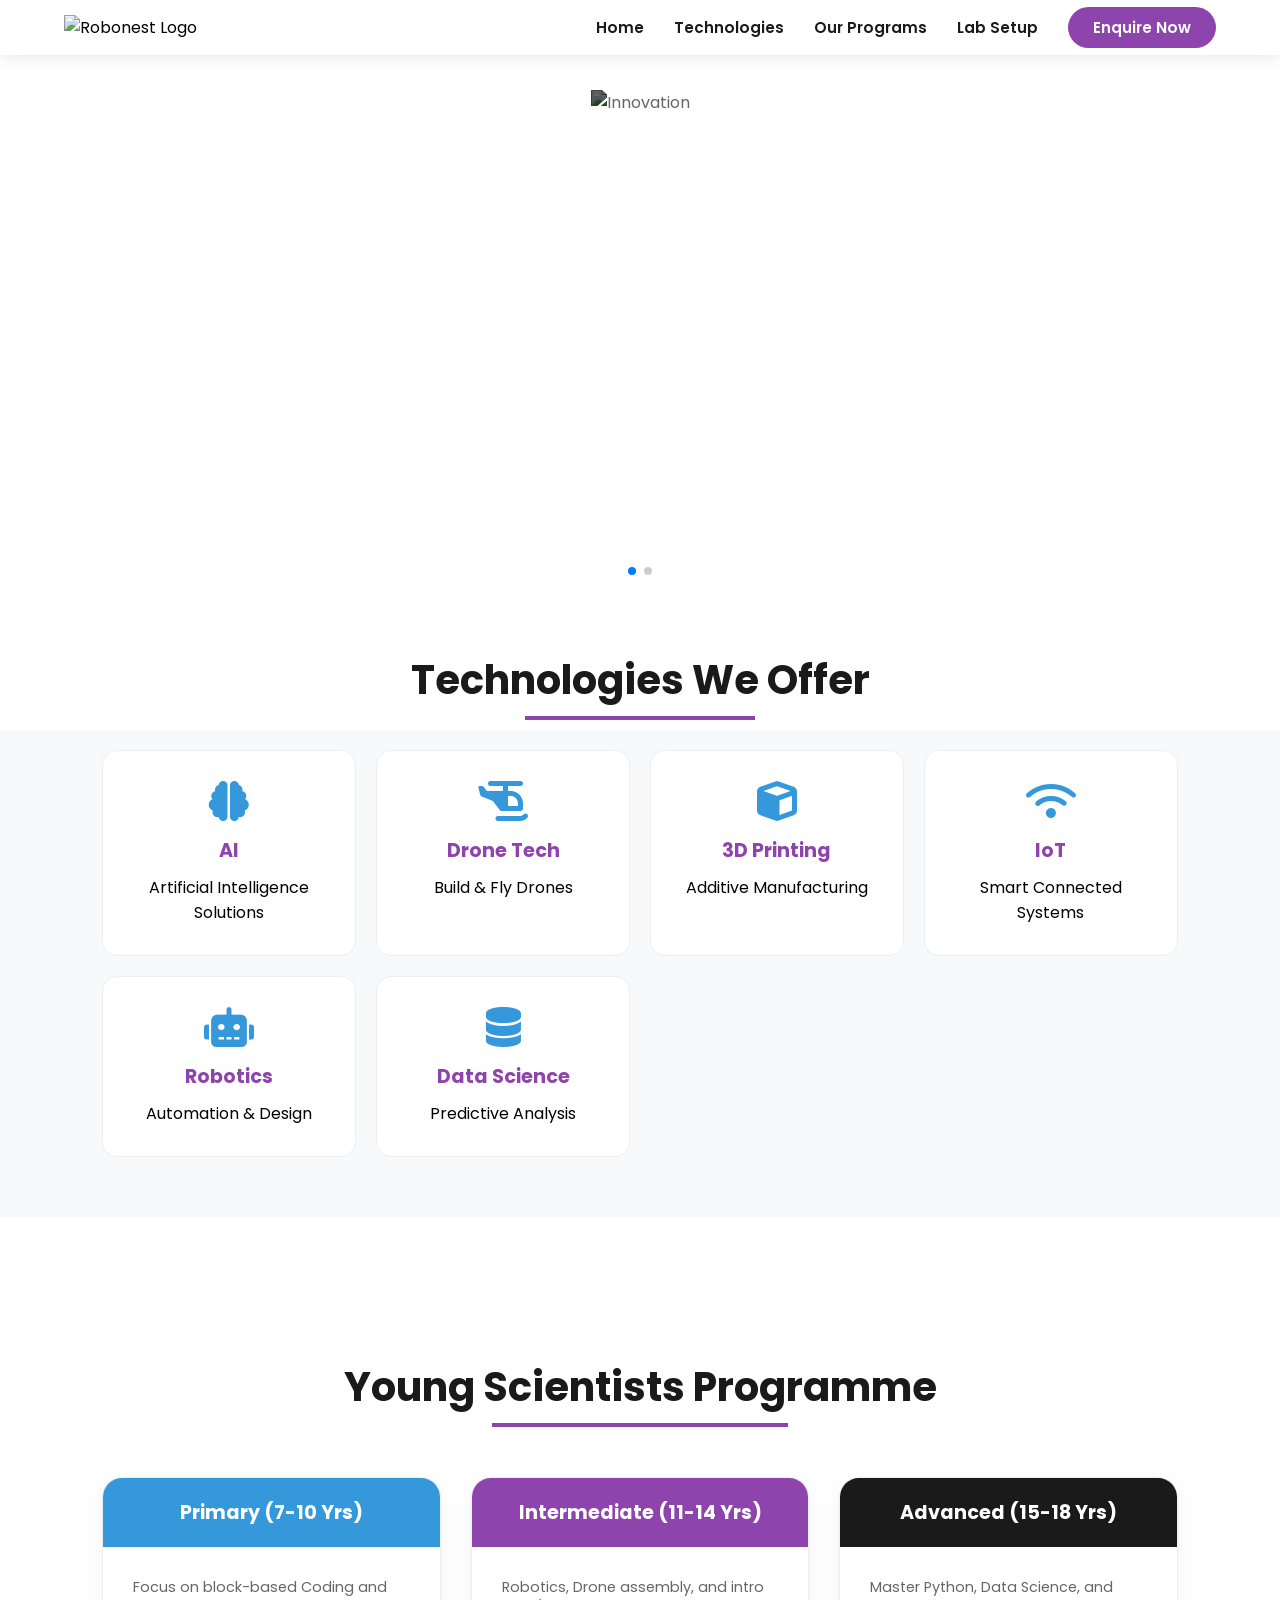
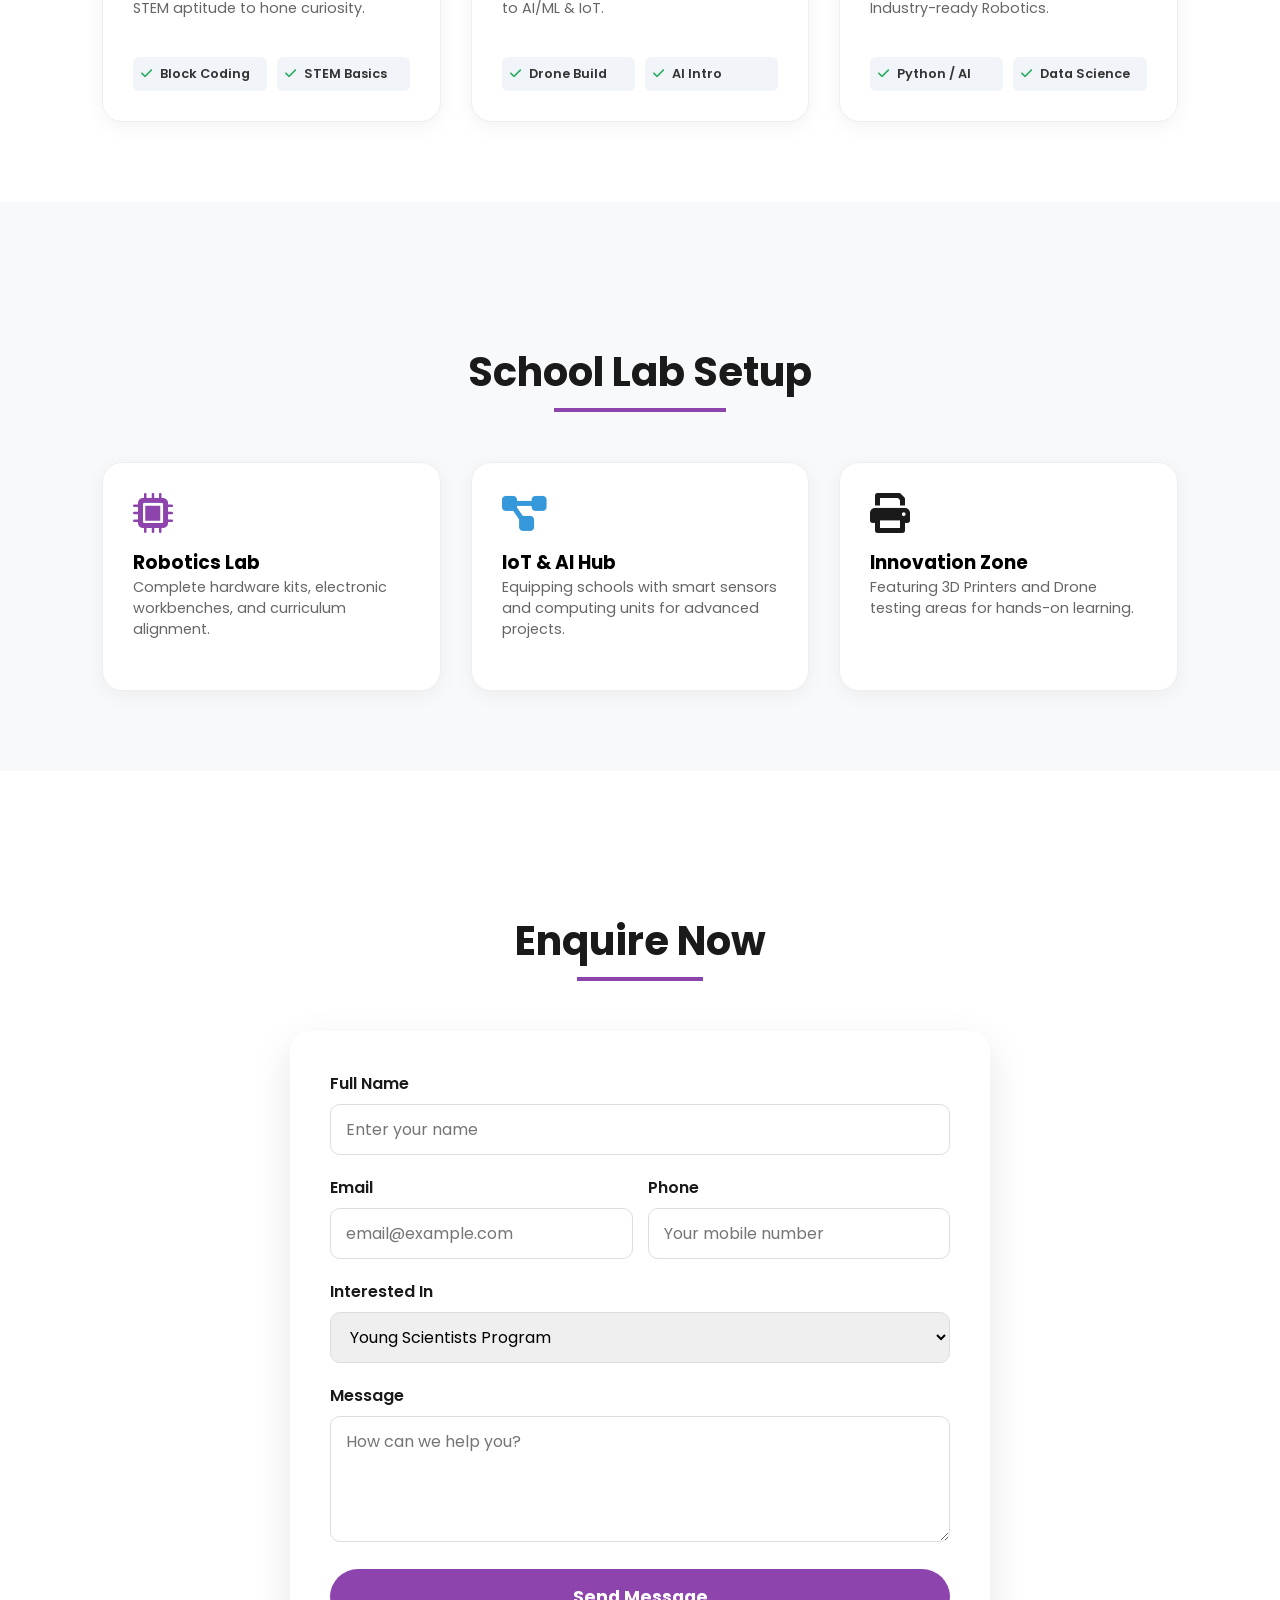
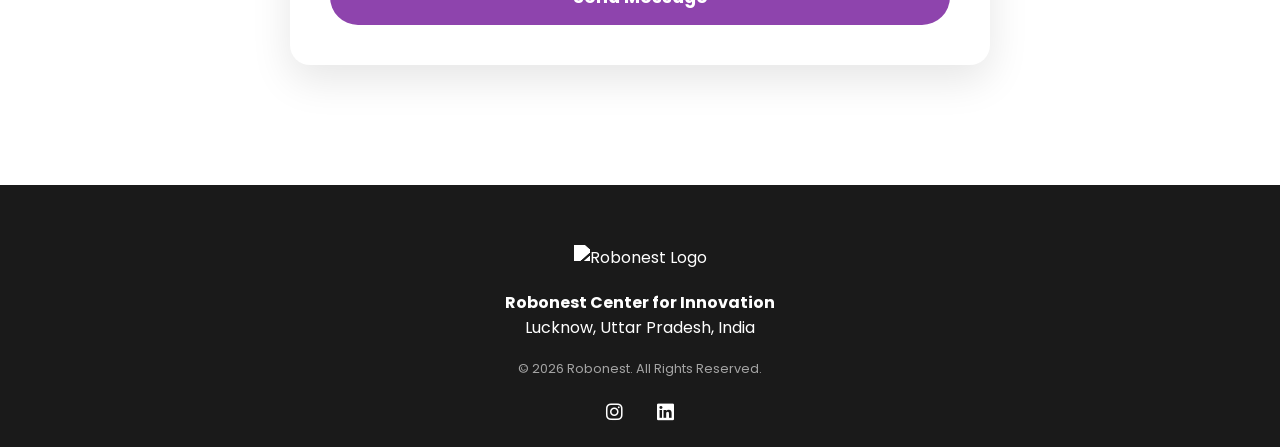
==== index.html @ ead357cd "Add files via upload" ====
<!DOCTYPE html>
<html lang="en">
<head>
    <meta charset="UTF-8">
    <meta name="viewport" content="width=device-width, initial-scale=1.0">
    <title>Robonest Center for Innovation | Lucknow</title>
    <link href="https://fonts.googleapis.com/css2?family=Poppins:wght@300;400;600;700&display=swap" rel="stylesheet">
    <link rel="stylesheet" href="https://cdnjs.cloudflare.com/ajax/libs/font-awesome/6.0.0/css/all.min.css">
    <link rel="stylesheet" href="https://cdn.jsdelivr.net/npm/swiper@11/swiper-bundle.min.css" />
    
    <style>
        :root {
            --primary: #8e44ad;
            --secondary: #3498db;
            --dark: #1a1a1a;
            --light: #f8f9fa;
            --white: #ffffff;
            --success: #27ae60;
        }

        * { margin: 0; padding: 0; box-sizing: border-box; font-family: 'Poppins', sans-serif; }
        html { scroll-behavior: smooth; }

        /* --- NAVIGATION --- */
        header {
            display: flex; justify-content: space-between; align-items: center;
            padding: 15px 5%; background: var(--white); position: fixed;
            width: 100%; top: 0; z-index: 2000; box-shadow: 0 2px 15px rgba(0,0,0,0.1);
        }
        .logo img { height: 50px;}
        .nav-links { display: flex; list-style: none; gap: 30px; align-items: center; }
        .nav-links a { text-decoration: none; color: var(--dark); font-weight: 600; transition: 0.3s; font-size: 0.95rem; }
        .nav-links a:hover { color: var(--primary); }
        .btn-enquire { background: var(--primary); color: white !important; padding: 10px 25px; border-radius: 50px; }

        /* --- HERO SLIDER --- */
        .hero-slider { margin-top: 90px; height: 500px; width: 100%; }
        .swiper { width: 100%; height: 100%; }
        .swiper-slide { position: relative; text-align: center; color: white; }
        .swiper-slide img { width: 100%; height: 100%; object-fit: cover; filter: brightness(0.4); }
        .hero-text { position: absolute; top: 50%; left: 50%; transform: translate(-50%, -50%); width: 80%; }
        .hero-text h1 { font-size: 3rem; margin-bottom: 10px; text-transform: uppercase; }

        /* --- SECTION TITLES --- */
        .section-header { text-align: center; padding: 60px 5% 20px; }
        .section-header h2 { font-size: 2.5rem; color: var(--dark); position: relative; display: inline-block; }
        .section-header h2::after { content: ''; width: 50%; height: 4px; background: var(--primary); position: absolute; bottom: -10px; left: 25%; }

        /* --- TECHNOLOGY GRID --- */
        .tech-grid { display: grid; grid-template-columns: repeat(auto-fit, minmax(250px, 1fr)); gap: 20px; padding: 20px 8% 60px; background: var(--light); }
        .tech-card { background: white; padding: 30px; border-radius: 15px; text-align: center; transition: 0.4s; border: 1px solid #eee; }
        .tech-card:hover { transform: translateY(-10px); box-shadow: 0 10px 25px rgba(0,0,0,0.1); border-color: var(--primary); }
        .tech-card i { font-size: 40px; color: var(--secondary); margin-bottom: 15px; }
        .tech-card h3 { font-size: 1.2rem; margin-bottom: 10px; color: var(--primary); }

        /* --- PROGRAMS & LAB CARDS --- */
        .age-container { display: grid; grid-template-columns: repeat(auto-fit, minmax(300px, 1fr)); gap: 30px; margin-top: 40px; padding: 0 8%; }
        .age-card { border-radius: 20px; overflow: hidden; box-shadow: 0 5px 20px rgba(0,0,0,0.05); border: 1px solid #eee; transition: 0.3s; background: white; }
        .age-card:hover { transform: translateY(-5px); }
        .age-header { padding: 20px; text-align: center; color: white; font-weight: bold; font-size: 1.2rem; }
        .primary-bg { background: var(--secondary); }
        .inter-bg { background: var(--primary); }
        .adv-bg { background: var(--dark); }
        
        .age-body { padding: 30px; }
        .age-body p { font-size: 0.9rem; color: #666; margin-bottom: 20px; min-height: 60px; }
        .skill-list { display: grid; grid-template-columns: 1fr 1fr; gap: 10px; list-style: none; }
        .skill-list li { background: #f1f5f9; padding: 8px; border-radius: 6px; font-size: 0.8rem; font-weight: 600; color: #333; }
        .skill-list li i { color: var(--success); margin-right: 5px; }

        /* --- FORM STYLES --- */
        .contact-container { max-width: 700px; margin: 40px auto; background: #fff; padding: 40px; border-radius: 20px; box-shadow: 0 15px 40px rgba(0,0,0,0.1); }
        .form-group { margin-bottom: 20px; }
        .form-group label { display: block; margin-bottom: 8px; font-weight: 600; color: var(--dark); }
        .form-control { width: 100%; padding: 12px 15px; border: 1.5px solid #ddd; border-radius: 10px; font-size: 1rem; transition: 0.3s; }
        .form-control:focus { border-color: var(--primary); outline: none; box-shadow: 0 0 8px rgba(142, 68, 173, 0.2); }
        .btn-submit { width: 100%; background: var(--primary); color: white; border: none; padding: 15px; border-radius: 50px; font-weight: bold; cursor: pointer; font-size: 1.1rem; transition: 0.3s; }
        .btn-submit:hover { background: #732d91; transform: scale(1.02); }
        #form-status { display: none; text-align: center; margin-top: 20px; padding: 15px; border-radius: 10px; font-weight: 600; }

        /* --- FOOTER --- */
        footer { background: var(--dark); color: white; padding: 60px 8% 20px; text-align: center; }
        .footer-logo img { height: 80px; filter: brightness(0) invert(1); margin-bottom: 20px; }

        @media (max-width: 768px) {
            .hero-text h1 { font-size: 1.8rem; }
            .nav-links { display: none; }
            .age-container { grid-template-columns: 1fr; }
        }
    </style>
</head>
<body>

    <header>
        <div class="logo">
            <img src="logonew.png" alt="Robonest Logo">
        </div>
        <ul class="nav-links">
            <li><a href="#">Home</a></li>
            <li><a href="#tech-section">Technologies</a></li>
            <li><a href="#our-programs">Our Programs</a></li>
            <li><a href="#lab-setup">Lab Setup</a></li>
            <li><a href="#contact" class="btn-enquire">Enquire Now</a></li>
        </ul>
    </header>

    <div class="hero-slider">
        <div class="swiper mySwiper">
            <div class="swiper-wrapper">
                <div class="swiper-slide">
                    <img src="https://images.unsplash.com/photo-1581091226825-a6a2a5aee158?auto=format&fit=crop&w=1470" alt="Innovation">
                    <div class="hero-text">
                        <h1>Robonest Center for Innovation</h1>
                        <p>Lucknow's Premier Hub for Robotics & AI</p>
                    </div>
                </div>
                <div class="swiper-slide">
                    <img src="https://images.unsplash.com/photo-1518770660439-4636190af475?auto=format&fit=crop&w=1470" alt="Technology">
                    <div class="hero-text">
                        <h1>Shaping Tomorrow's Innovators</h1>
                        <p>Empowering Schools with Advanced Tech Labs</p>
                    </div>
                </div>
            </div>
            <div class="swiper-pagination"></div>
        </div>
    </div>

    <div class="section-header" id="tech-section">
        <h2>Technologies We Offer</h2>
    </div>
    <div class="tech-grid">
        <div class="tech-card"><i class="fas fa-brain"></i><h3>AI</h3><p>Artificial Intelligence Solutions</p></div>
        <div class="tech-card"><i class="fas fa-helicopter"></i><h3>Drone Tech</h3><p>Build & Fly Drones</p></div>
        <div class="tech-card"><i class="fas fa-cube"></i><h3>3D Printing</h3><p>Additive Manufacturing</p></div>
        <div class="tech-card"><i class="fas fa-wifi"></i><h3>IoT</h3><p>Smart Connected Systems</p></div>
        <div class="tech-card"><i class="fas fa-robot"></i><h3>Robotics</h3><p>Automation & Design</p></div>
        <div class="tech-card"><i class="fas fa-database"></i><h3>Data Science</h3><p>Predictive Analysis</p></div>
    </div>

    <section id="our-programs" style="padding: 80px 0;">
        <div class="section-header">
            <h2>Young Scientists Programme</h2>
        </div>
        <div class="age-container">
            <div class="age-card">
                <div class="age-header primary-bg">Primary (7-10 Yrs)</div>
                <div class="age-body">
                    <p>Focus on block-based Coding and STEM aptitude to hone curiosity.</p>
                    <ul class="skill-list">
                        <li><i class="fas fa-check"></i> Block Coding</li>
                        <li><i class="fas fa-check"></i> STEM Basics</li>
                    </ul>
                </div>
            </div>
            <div class="age-card">
                <div class="age-header inter-bg">Intermediate (11-14 Yrs)</div>
                <div class="age-body">
                    <p>Robotics, Drone assembly, and intro to AI/ML & IoT.</p>
                    <ul class="skill-list">
                        <li><i class="fas fa-check"></i> Drone Build</li>
                        <li><i class="fas fa-check"></i> AI Intro</li>
                    </ul>
                </div>
            </div>
            <div class="age-card">
                <div class="age-header adv-bg">Advanced (15-18 Yrs)</div>
                <div class="age-body">
                    <p>Master Python, Data Science, and Industry-ready Robotics.</p>
                    <ul class="skill-list">
                        <li><i class="fas fa-check"></i> Python / AI</li>
                        <li><i class="fas fa-check"></i> Data Science</li>
                    </ul>
                </div>
            </div>
        </div>
    </section>

    <section id="lab-setup" style="padding: 80px 0; background: var(--light);">
        <div class="section-header">
            <h2>School Lab Setup</h2>
        </div>
        <div class="age-container">
            <div class="age-card">
                <div class="age-body">
                    <i class="fas fa-microchip" style="font-size: 2.5rem; color: var(--primary); margin-bottom: 15px;"></i>
                    <h3>Robotics Lab</h3>
                    <p>Complete hardware kits, electronic workbenches, and curriculum alignment.</p>
                </div>
            </div>
            <div class="age-card">
                <div class="age-body">
                    <i class="fas fa-project-diagram" style="font-size: 2.5rem; color: var(--secondary); margin-bottom: 15px;"></i>
                    <h3>IoT & AI Hub</h3>
                    <p>Equipping schools with smart sensors and computing units for advanced projects.</p>
                </div>
            </div>
            <div class="age-card">
                <div class="age-body">
                    <i class="fas fa-print" style="font-size: 2.5rem; color: var(--dark); margin-bottom: 15px;"></i>
                    <h3>Innovation Zone</h3>
                    <p>Featuring 3D Printers and Drone testing areas for hands-on learning.</p>
                </div>
            </div>
        </div>
    </section>

    <section id="contact" style="padding: 80px 5%;">
        <div class="section-header">
            <h2>Enquire Now</h2>
        </div>
        
        <div class="contact-container">
            <form id="enquiryForm" action="https://formspree.io/f/xpqozadp" method="POST">
                <div class="form-group">
                    <label>Full Name</label>
                    <input type="text" name="name" class="form-control" placeholder="Enter your name" required>
                </div>
                
                <div style="display: grid; grid-template-columns: 1fr 1fr; gap: 15px;">
                    <div class="form-group">
                        <label>Email</label>
                        <input type="email" name="email" class="form-control" placeholder="email@example.com" required>
                    </div>
                    <div class="form-group">
                        <label>Phone</label>
                        <input type="tel" name="phone" class="form-control" placeholder="Your mobile number" required>
                    </div>
                </div>

                <div class="form-group">
                    <label>Interested In</label>
                    <select name="service" class="form-control">
                        <option value="Young Scientists Program">Young Scientists Program</option>
                        <option value="School Lab Setup">School Lab Setup</option>
                        <option value="Professional Training">Professional Training</option>
                    </select>
                </div>

                <div class="form-group">
                    <label>Message</label>
                    <textarea name="message" class="form-control" rows="4" placeholder="How can we help you?"></textarea>
                </div>

                <button type="submit" id="submitBtn" class="btn-submit">Send Message</button>
            </form>
            <div id="form-status"></div>
        </div>
    </section>

    <footer>
        <div class="footer-logo">
            <img src="Gemini_Generated_Image_2c1m5x2c1m5x2c1m-removebg-preview.png" alt="Robonest Logo">
        </div>
        <p><strong>Robonest Center for Innovation</strong></p>
        <p>Lucknow, Uttar Pradesh, India</p>
        <p style="margin-top: 20px; opacity: 0.6; font-size: 0.8rem;">&copy; 2026 Robonest. All Rights Reserved.</p>
<div style="margin-top: 20px;">
                    <a href="https://www.instagram.com/robonestcenterforinnovation?igsh=MWNxYWE0dTdwcjNkag==" style="color: white; margin: 0 15px; font-size: 1.2rem;"><i class="fab fa-instagram"></i></a>
            <a href="#" style="color: white; margin: 0 15px; font-size: 1.2rem;"><i class="fab fa-linkedin"></i></a>
        </div>

    </footer>

    <script src="https://cdn.jsdelivr.net/npm/swiper@11/swiper-bundle.min.js"></script>
    <script>
        // Swiper Initialization
        var swiper = new Swiper(".mySwiper", {
            loop: true,
            autoplay: { delay: 4000 },
            pagination: { el: ".swiper-pagination", clickable: true },
        });

        // Formspree Handling (AJAX)
        const form = document.getElementById("enquiryForm");
        const status = document.getElementById("form-status");

        async function handleSubmit(event) {
            event.preventDefault();
            const data = new FormData(event.target);
            const submitBtn = document.getElementById("submitBtn");
            
            submitBtn.innerText = "Sending...";
            submitBtn.disabled = true;

            fetch(event.target.action, {
                method: form.method,
                body: data,
                headers: { 'Accept': 'application/json' }
            }).then(response => {
                if (response.ok) {
                    status.innerHTML = "Success! We'll contact you soon.";
                    status.style.display = "block";
                    status.style.background = "#d4edda";
                    status.style.color = "#155724";
                    form.reset();
                    submitBtn.style.display = "none";
                } else {
                    throw new Error();
                }
            }).catch(error => {
                status.innerHTML = "Oops! Something went wrong.";
                status.style.display = "block";
                status.style.background = "#f8d7da";
                status.style.color = "#721c24";
                submitBtn.innerText = "Try Again";
                submitBtn.disabled = false;
            });
        }
        form.addEventListener("submit", handleSubmit);
    </script>
</body>
</html>
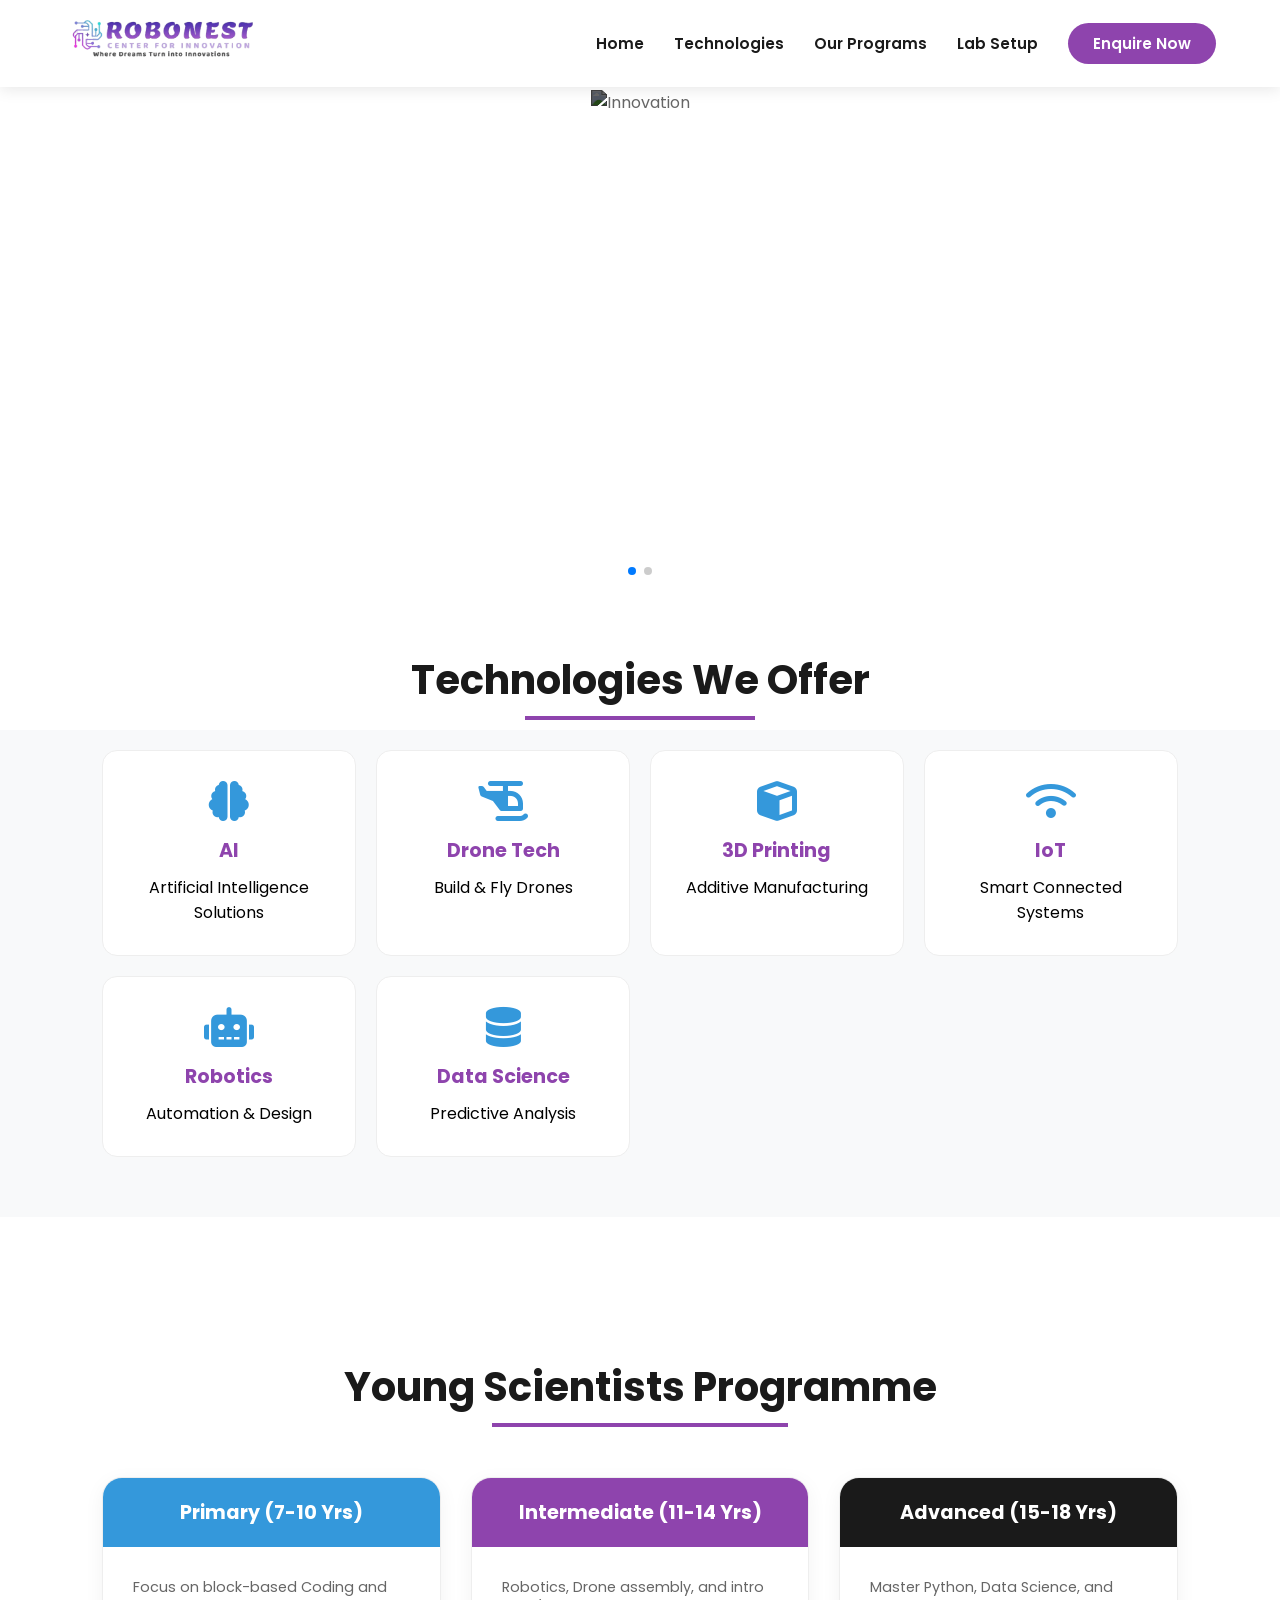
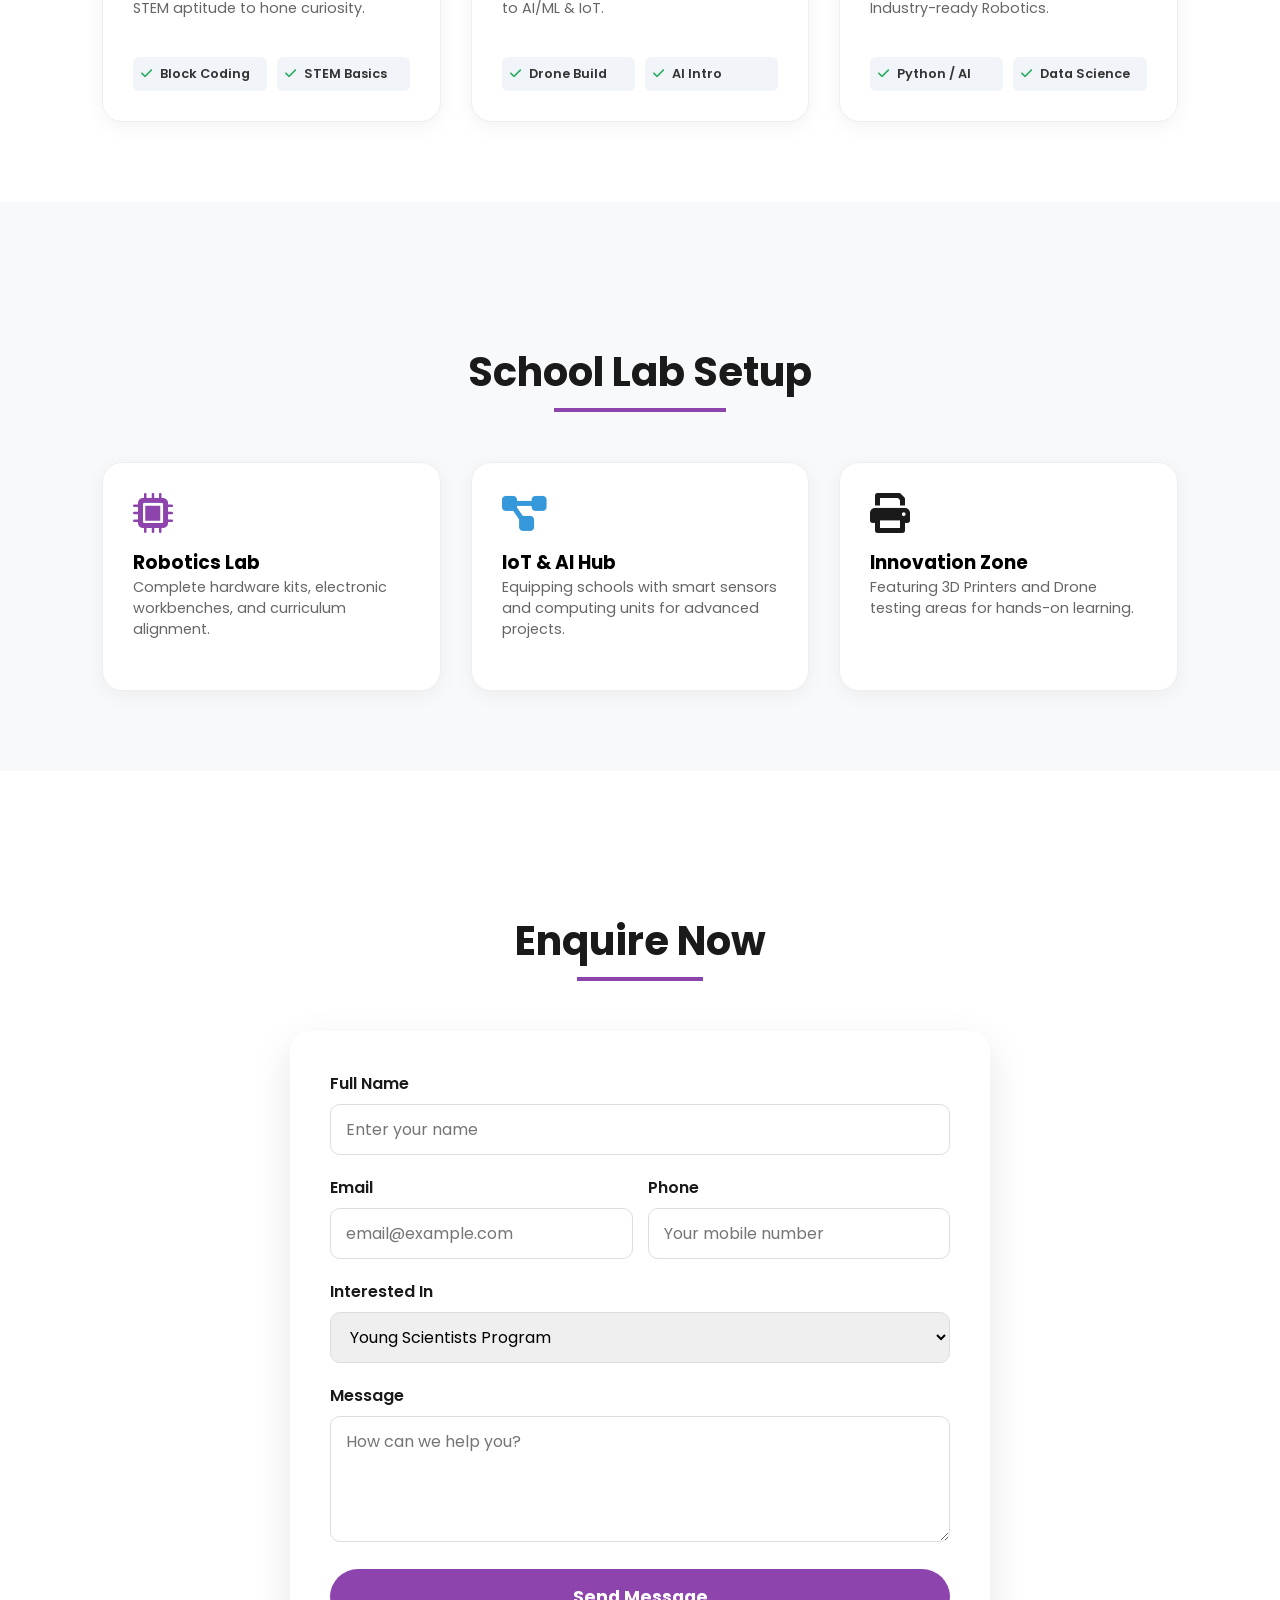
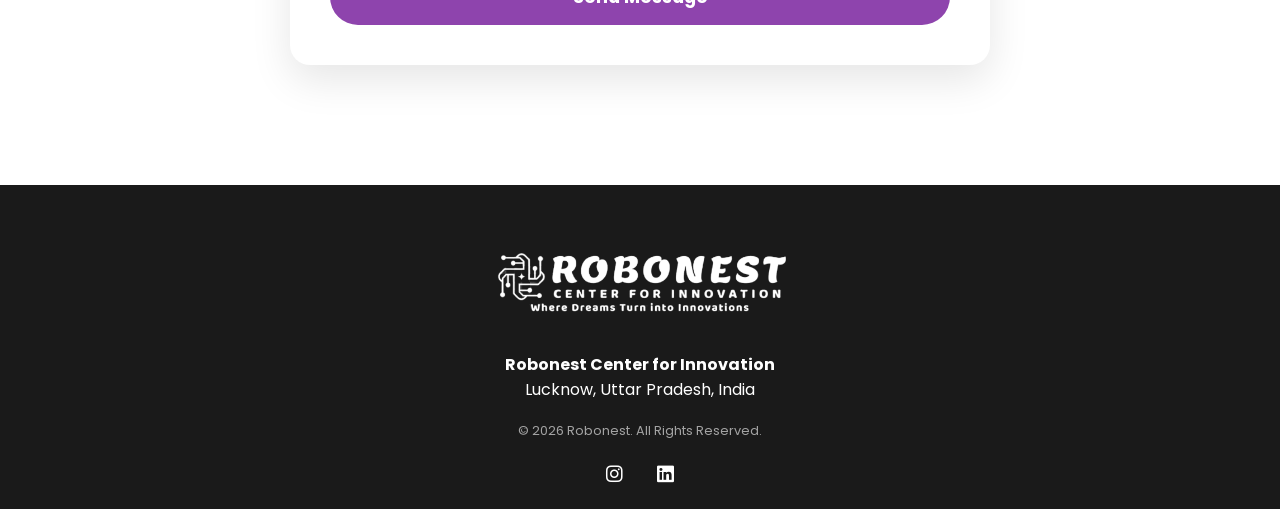
==== commit f0e32740: "Fix HTML encoding issues in index.html" ====
--- a/index.html
+++ b/index.html
@@ -250,7 +250,7 @@
 
     <footer>
         <div class="footer-logo">
-            <img src="Gemini_Generated_Image_2c1m5x2c1m5x2c1m-removebg-preview.png" alt="Robonest Logo">
+            <img src="logonew.png" alt="Robonest Logo">
         </div>
         <p><strong>Robonest Center for Innovation</strong></p>
         <p>Lucknow, Uttar Pradesh, India</p>
@@ -310,4 +310,4 @@
         form.addEventListener("submit", handleSubmit);
     </script>
 </body>
-</html>+</html>
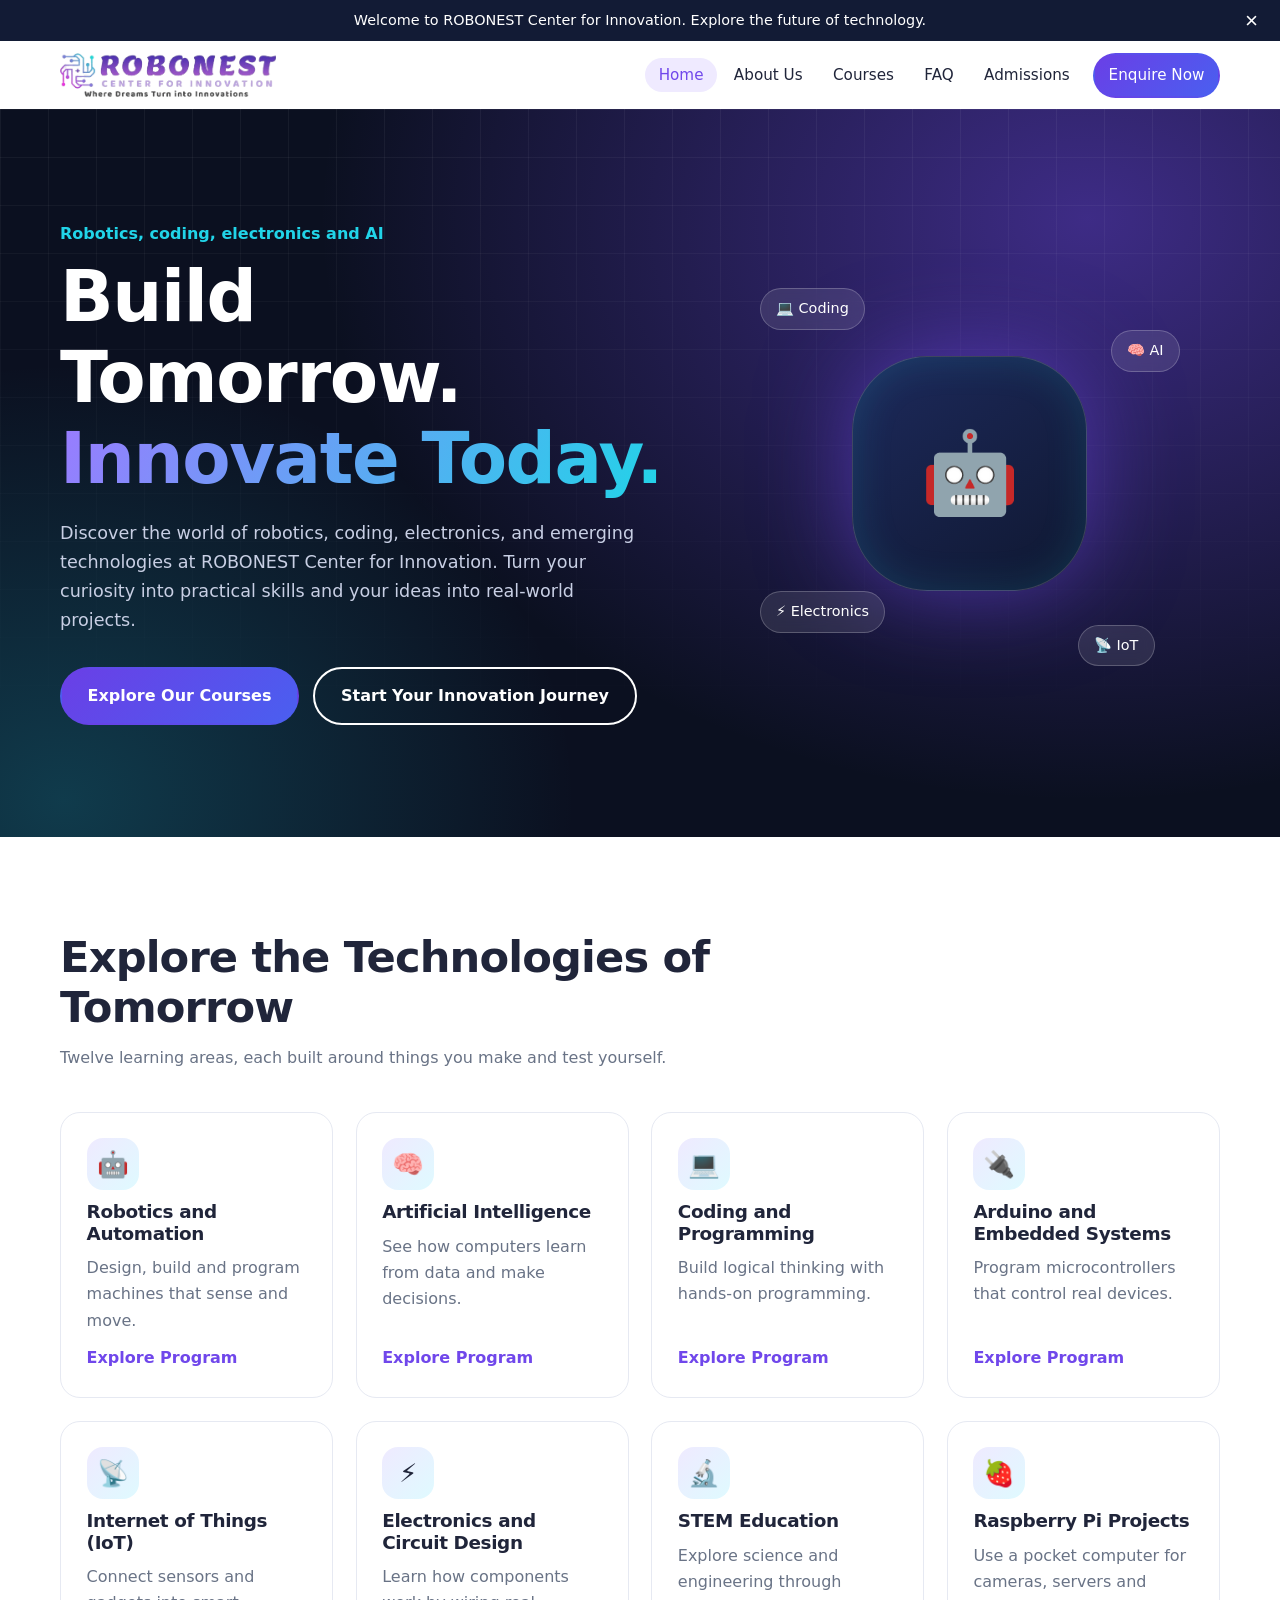
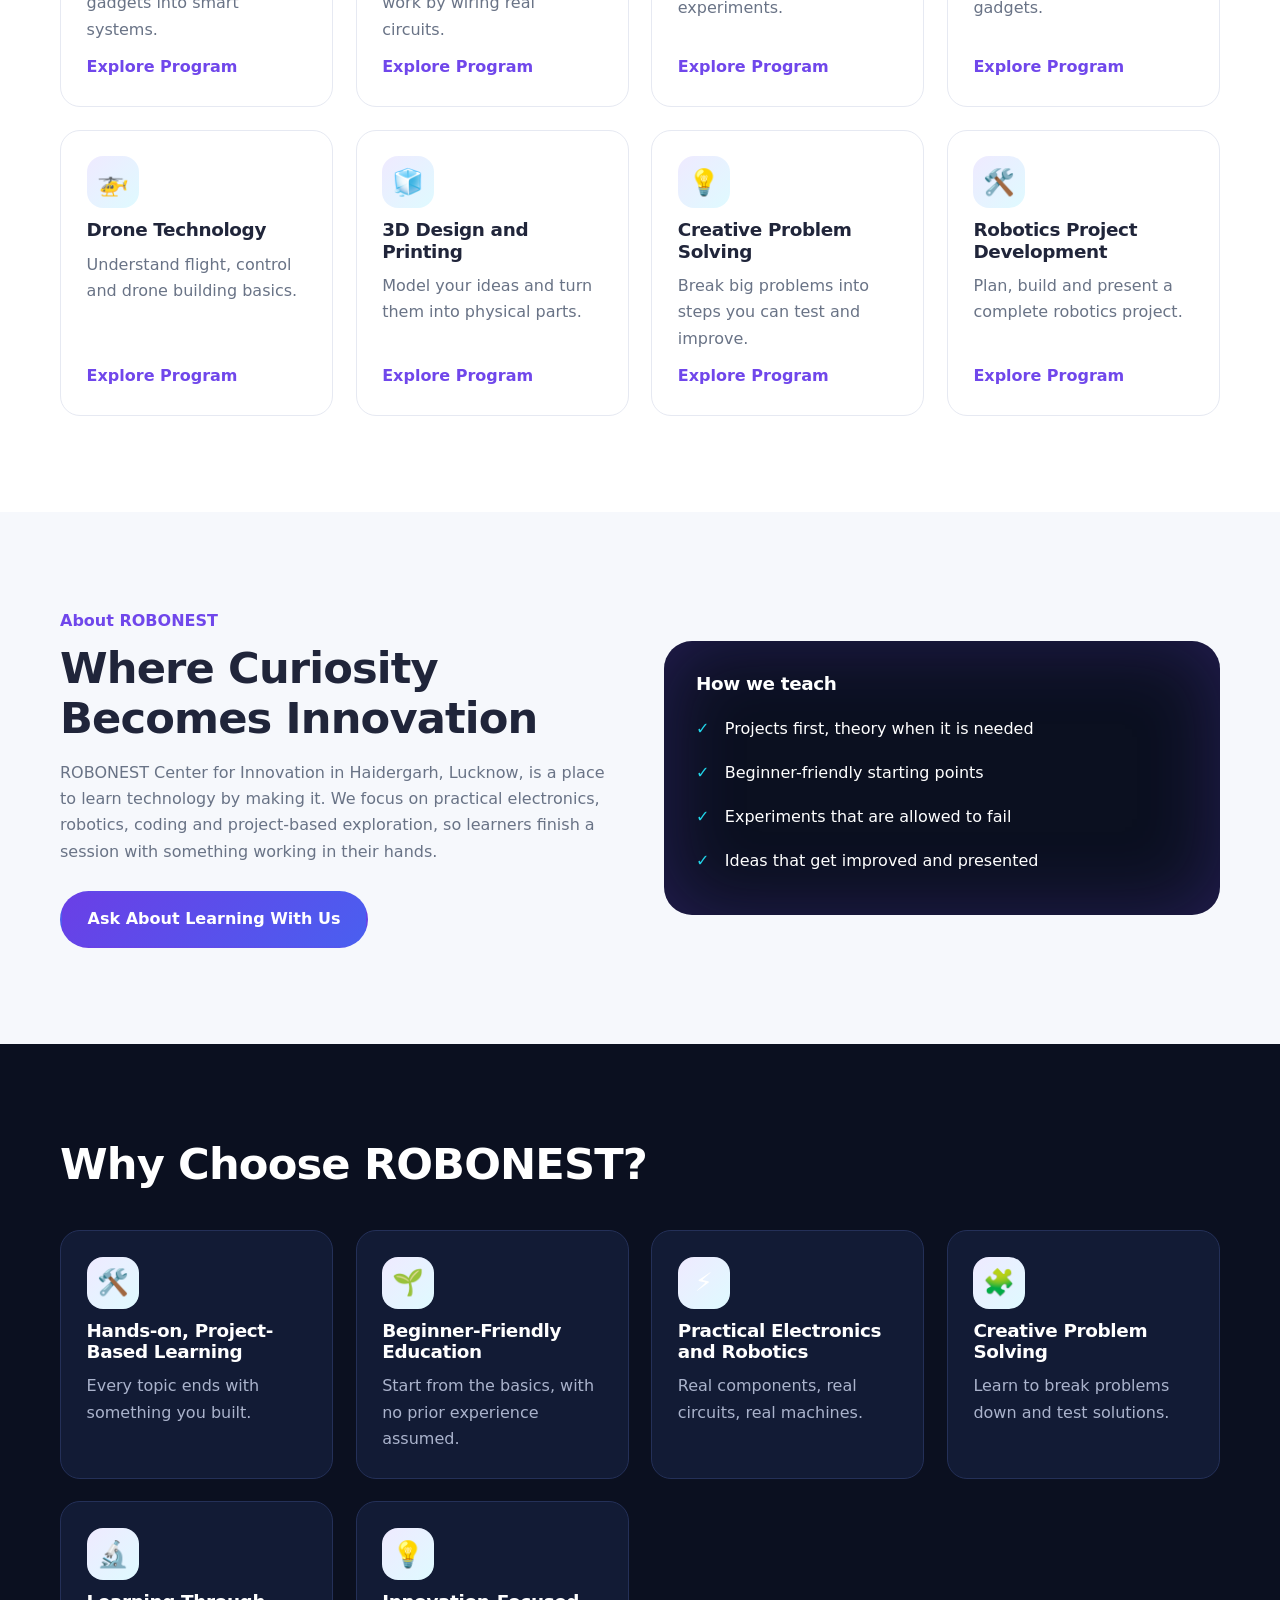
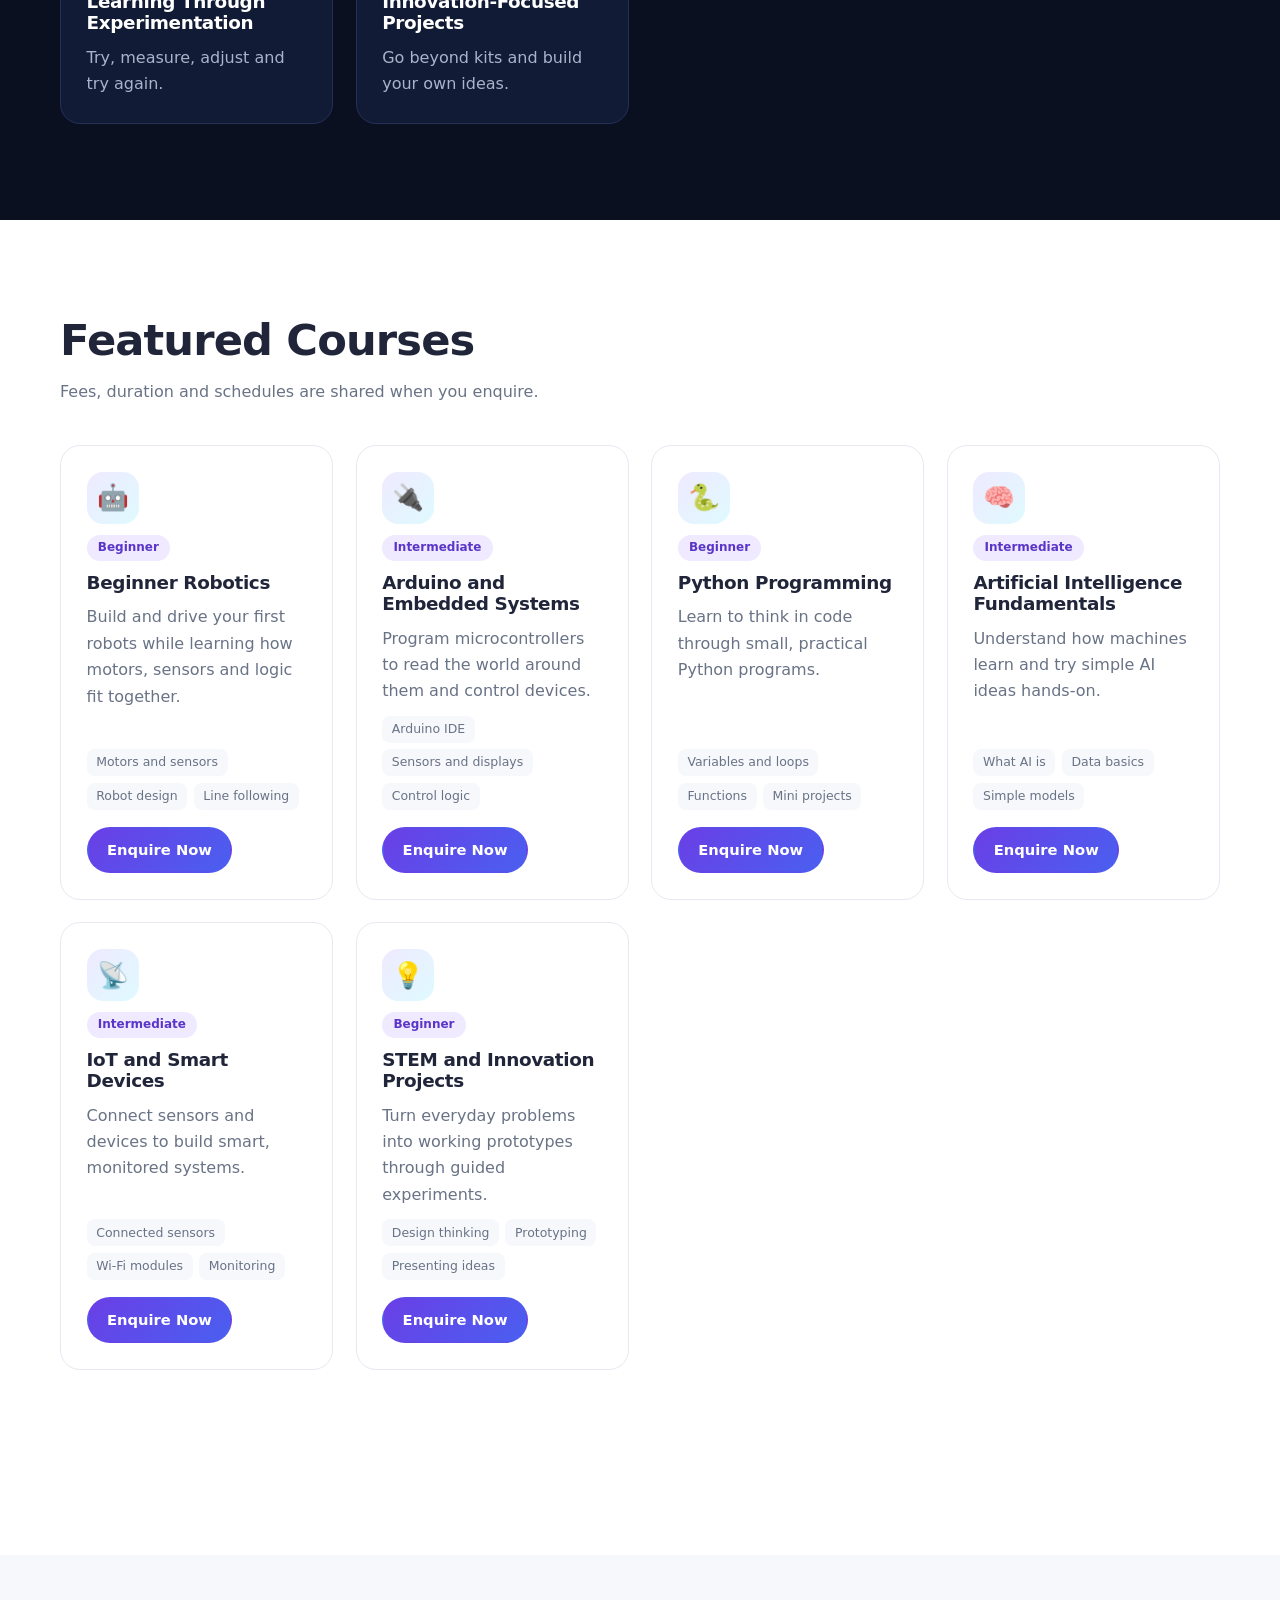
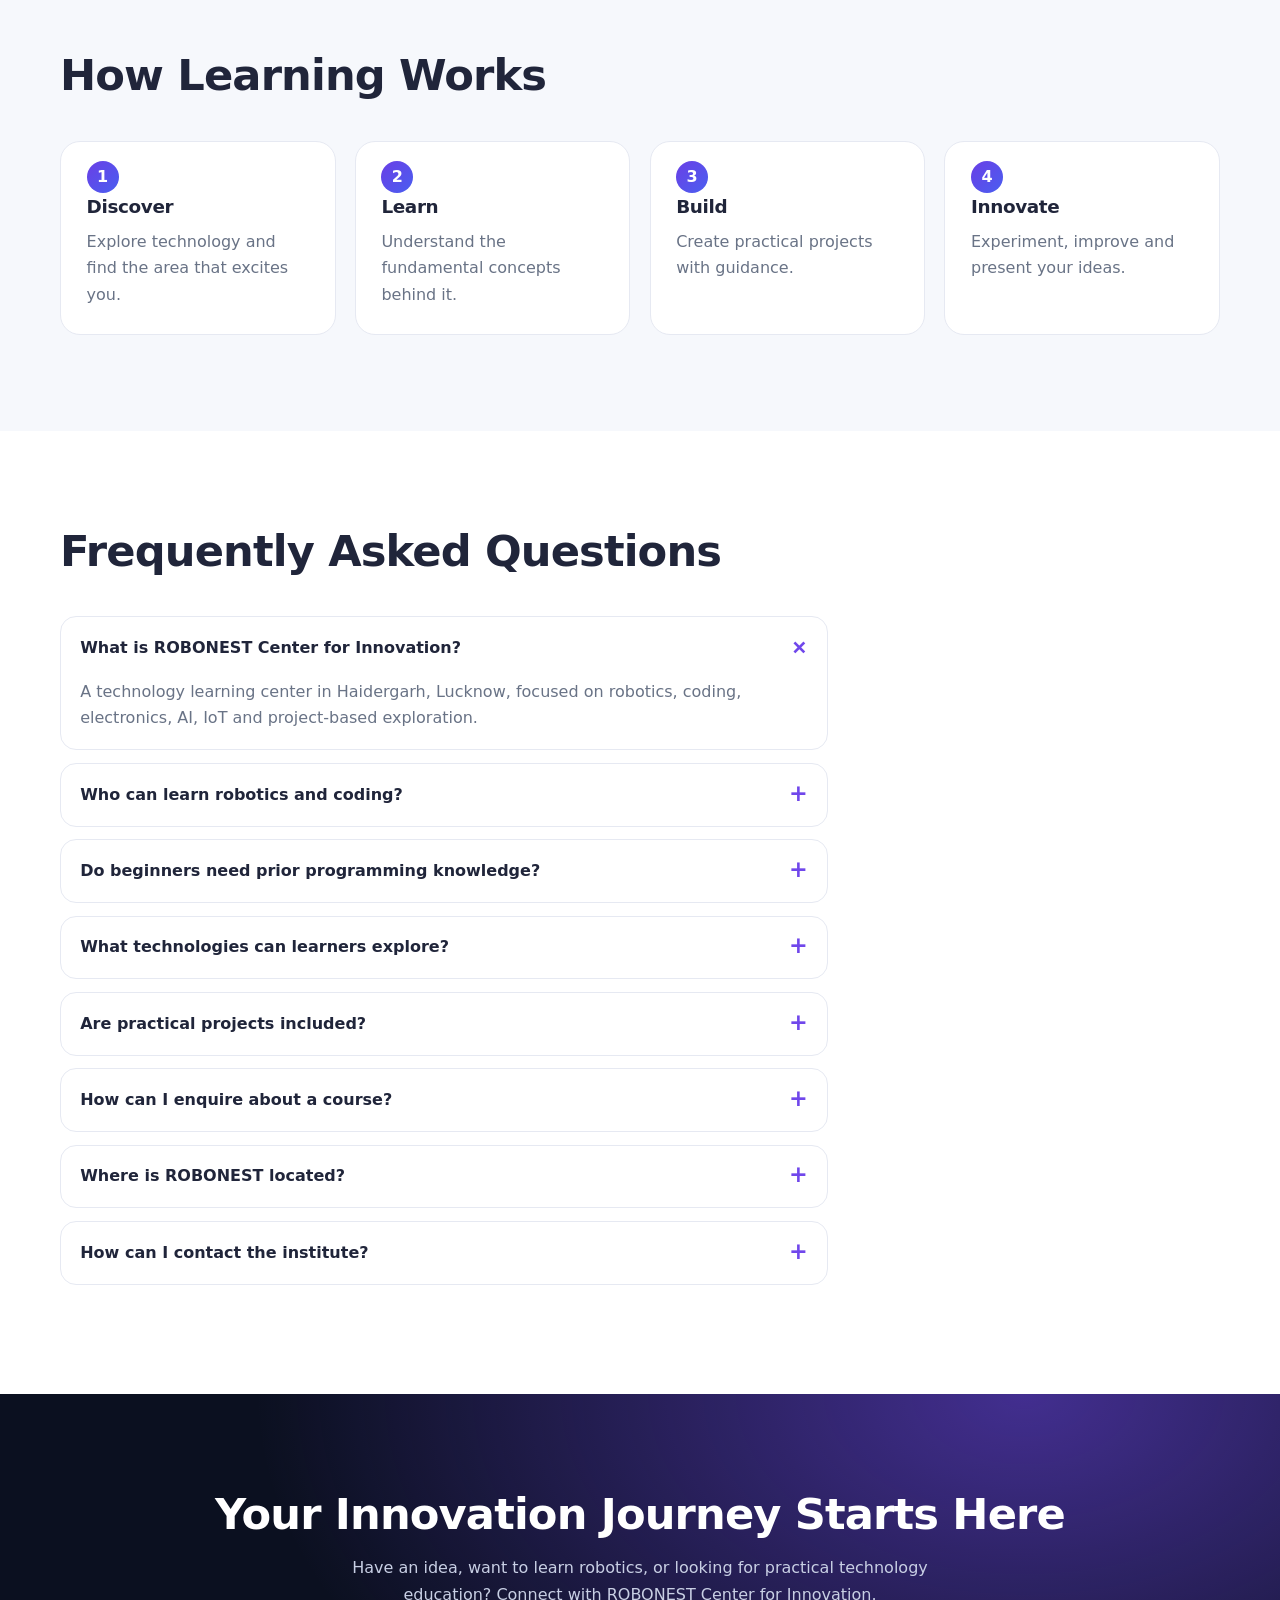
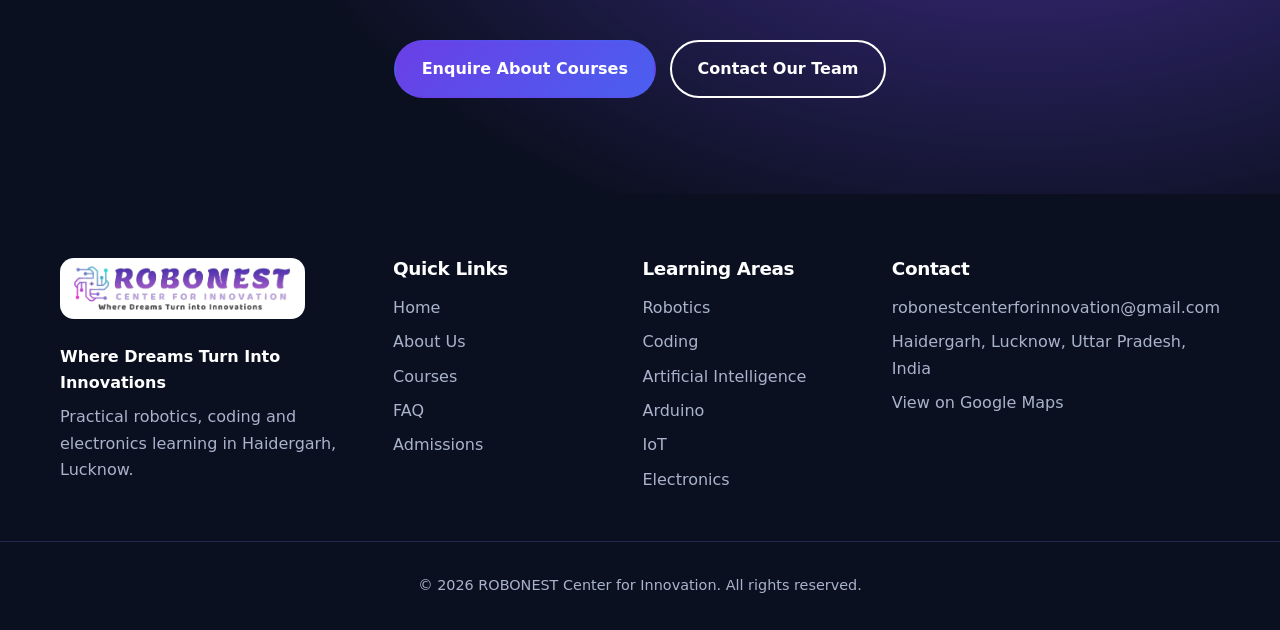
==== commit 0630d3cb: "Add files via upload" ====
--- a/index.html
+++ b/index.html
@@ -1,313 +1,57 @@
-<!DOCTYPE html>
-<html lang="en">
-<head>
-    <meta charset="UTF-8">
-    <meta name="viewport" content="width=device-width, initial-scale=1.0">
-    <title>Robonest Center for Innovation | Lucknow</title>
-    <link href="https://fonts.googleapis.com/css2?family=Poppins:wght@300;400;600;700&display=swap" rel="stylesheet">
-    <link rel="stylesheet" href="https://cdnjs.cloudflare.com/ajax/libs/font-awesome/6.0.0/css/all.min.css">
-    <link rel="stylesheet" href="https://cdn.jsdelivr.net/npm/swiper@11/swiper-bundle.min.css" />
-    
-    <style>
-        :root {
-            --primary: #8e44ad;
-            --secondary: #3498db;
-            --dark: #1a1a1a;
-            --light: #f8f9fa;
-            --white: #ffffff;
-            --success: #27ae60;
-        }
-
-        * { margin: 0; padding: 0; box-sizing: border-box; font-family: 'Poppins', sans-serif; }
-        html { scroll-behavior: smooth; }
-
-        /* --- NAVIGATION --- */
-        header {
-            display: flex; justify-content: space-between; align-items: center;
-            padding: 15px 5%; background: var(--white); position: fixed;
-            width: 100%; top: 0; z-index: 2000; box-shadow: 0 2px 15px rgba(0,0,0,0.1);
-        }
-        .logo img { height: 50px;}
-        .nav-links { display: flex; list-style: none; gap: 30px; align-items: center; }
-        .nav-links a { text-decoration: none; color: var(--dark); font-weight: 600; transition: 0.3s; font-size: 0.95rem; }
-        .nav-links a:hover { color: var(--primary); }
-        .btn-enquire { background: var(--primary); color: white !important; padding: 10px 25px; border-radius: 50px; }
-
-        /* --- HERO SLIDER --- */
-        .hero-slider { margin-top: 90px; height: 500px; width: 100%; }
-        .swiper { width: 100%; height: 100%; }
-        .swiper-slide { position: relative; text-align: center; color: white; }
-        .swiper-slide img { width: 100%; height: 100%; object-fit: cover; filter: brightness(0.4); }
-        .hero-text { position: absolute; top: 50%; left: 50%; transform: translate(-50%, -50%); width: 80%; }
-        .hero-text h1 { font-size: 3rem; margin-bottom: 10px; text-transform: uppercase; }
-
-        /* --- SECTION TITLES --- */
-        .section-header { text-align: center; padding: 60px 5% 20px; }
-        .section-header h2 { font-size: 2.5rem; color: var(--dark); position: relative; display: inline-block; }
-        .section-header h2::after { content: ''; width: 50%; height: 4px; background: var(--primary); position: absolute; bottom: -10px; left: 25%; }
-
-        /* --- TECHNOLOGY GRID --- */
-        .tech-grid { display: grid; grid-template-columns: repeat(auto-fit, minmax(250px, 1fr)); gap: 20px; padding: 20px 8% 60px; background: var(--light); }
-        .tech-card { background: white; padding: 30px; border-radius: 15px; text-align: center; transition: 0.4s; border: 1px solid #eee; }
-        .tech-card:hover { transform: translateY(-10px); box-shadow: 0 10px 25px rgba(0,0,0,0.1); border-color: var(--primary); }
-        .tech-card i { font-size: 40px; color: var(--secondary); margin-bottom: 15px; }
-        .tech-card h3 { font-size: 1.2rem; margin-bottom: 10px; color: var(--primary); }
-
-        /* --- PROGRAMS & LAB CARDS --- */
-        .age-container { display: grid; grid-template-columns: repeat(auto-fit, minmax(300px, 1fr)); gap: 30px; margin-top: 40px; padding: 0 8%; }
-        .age-card { border-radius: 20px; overflow: hidden; box-shadow: 0 5px 20px rgba(0,0,0,0.05); border: 1px solid #eee; transition: 0.3s; background: white; }
-        .age-card:hover { transform: translateY(-5px); }
-        .age-header { padding: 20px; text-align: center; color: white; font-weight: bold; font-size: 1.2rem; }
-        .primary-bg { background: var(--secondary); }
-        .inter-bg { background: var(--primary); }
-        .adv-bg { background: var(--dark); }
-        
-        .age-body { padding: 30px; }
-        .age-body p { font-size: 0.9rem; color: #666; margin-bottom: 20px; min-height: 60px; }
-        .skill-list { display: grid; grid-template-columns: 1fr 1fr; gap: 10px; list-style: none; }
-        .skill-list li { background: #f1f5f9; padding: 8px; border-radius: 6px; font-size: 0.8rem; font-weight: 600; color: #333; }
-        .skill-list li i { color: var(--success); margin-right: 5px; }
-
-        /* --- FORM STYLES --- */
-        .contact-container { max-width: 700px; margin: 40px auto; background: #fff; padding: 40px; border-radius: 20px; box-shadow: 0 15px 40px rgba(0,0,0,0.1); }
-        .form-group { margin-bottom: 20px; }
-        .form-group label { display: block; margin-bottom: 8px; font-weight: 600; color: var(--dark); }
-        .form-control { width: 100%; padding: 12px 15px; border: 1.5px solid #ddd; border-radius: 10px; font-size: 1rem; transition: 0.3s; }
-        .form-control:focus { border-color: var(--primary); outline: none; box-shadow: 0 0 8px rgba(142, 68, 173, 0.2); }
-        .btn-submit { width: 100%; background: var(--primary); color: white; border: none; padding: 15px; border-radius: 50px; font-weight: bold; cursor: pointer; font-size: 1.1rem; transition: 0.3s; }
-        .btn-submit:hover { background: #732d91; transform: scale(1.02); }
-        #form-status { display: none; text-align: center; margin-top: 20px; padding: 15px; border-radius: 10px; font-weight: 600; }
-
-        /* --- FOOTER --- */
-        footer { background: var(--dark); color: white; padding: 60px 8% 20px; text-align: center; }
-        .footer-logo img { height: 80px; filter: brightness(0) invert(1); margin-bottom: 20px; }
-
-        @media (max-width: 768px) {
-            .hero-text h1 { font-size: 1.8rem; }
-            .nav-links { display: none; }
-            .age-container { grid-template-columns: 1fr; }
-        }
-    </style>
-</head>
-<body>
-
-    <header>
-        <div class="logo">
-            <img src="logonew.png" alt="Robonest Logo">
-        </div>
-        <ul class="nav-links">
-            <li><a href="#">Home</a></li>
-            <li><a href="#tech-section">Technologies</a></li>
-            <li><a href="#our-programs">Our Programs</a></li>
-            <li><a href="#lab-setup">Lab Setup</a></li>
-            <li><a href="#contact" class="btn-enquire">Enquire Now</a></li>
-        </ul>
-    </header>
-
-    <div class="hero-slider">
-        <div class="swiper mySwiper">
-            <div class="swiper-wrapper">
-                <div class="swiper-slide">
-                    <img src="https://images.unsplash.com/photo-1581091226825-a6a2a5aee158?auto=format&fit=crop&w=1470" alt="Innovation">
-                    <div class="hero-text">
-                        <h1>Robonest Center for Innovation</h1>
-                        <p>Lucknow's Premier Hub for Robotics & AI</p>
-                    </div>
-                </div>
-                <div class="swiper-slide">
-                    <img src="https://images.unsplash.com/photo-1518770660439-4636190af475?auto=format&fit=crop&w=1470" alt="Technology">
-                    <div class="hero-text">
-                        <h1>Shaping Tomorrow's Innovators</h1>
-                        <p>Empowering Schools with Advanced Tech Labs</p>
-                    </div>
-                </div>
-            </div>
-            <div class="swiper-pagination"></div>
-        </div>
-    </div>
-
-    <div class="section-header" id="tech-section">
-        <h2>Technologies We Offer</h2>
-    </div>
-    <div class="tech-grid">
-        <div class="tech-card"><i class="fas fa-brain"></i><h3>AI</h3><p>Artificial Intelligence Solutions</p></div>
-        <div class="tech-card"><i class="fas fa-helicopter"></i><h3>Drone Tech</h3><p>Build & Fly Drones</p></div>
-        <div class="tech-card"><i class="fas fa-cube"></i><h3>3D Printing</h3><p>Additive Manufacturing</p></div>
-        <div class="tech-card"><i class="fas fa-wifi"></i><h3>IoT</h3><p>Smart Connected Systems</p></div>
-        <div class="tech-card"><i class="fas fa-robot"></i><h3>Robotics</h3><p>Automation & Design</p></div>
-        <div class="tech-card"><i class="fas fa-database"></i><h3>Data Science</h3><p>Predictive Analysis</p></div>
-    </div>
-
-    <section id="our-programs" style="padding: 80px 0;">
-        <div class="section-header">
-            <h2>Young Scientists Programme</h2>
-        </div>
-        <div class="age-container">
-            <div class="age-card">
-                <div class="age-header primary-bg">Primary (7-10 Yrs)</div>
-                <div class="age-body">
-                    <p>Focus on block-based Coding and STEM aptitude to hone curiosity.</p>
-                    <ul class="skill-list">
-                        <li><i class="fas fa-check"></i> Block Coding</li>
-                        <li><i class="fas fa-check"></i> STEM Basics</li>
-                    </ul>
-                </div>
-            </div>
-            <div class="age-card">
-                <div class="age-header inter-bg">Intermediate (11-14 Yrs)</div>
-                <div class="age-body">
-                    <p>Robotics, Drone assembly, and intro to AI/ML & IoT.</p>
-                    <ul class="skill-list">
-                        <li><i class="fas fa-check"></i> Drone Build</li>
-                        <li><i class="fas fa-check"></i> AI Intro</li>
-                    </ul>
-                </div>
-            </div>
-            <div class="age-card">
-                <div class="age-header adv-bg">Advanced (15-18 Yrs)</div>
-                <div class="age-body">
-                    <p>Master Python, Data Science, and Industry-ready Robotics.</p>
-                    <ul class="skill-list">
-                        <li><i class="fas fa-check"></i> Python / AI</li>
-                        <li><i class="fas fa-check"></i> Data Science</li>
-                    </ul>
-                </div>
-            </div>
-        </div>
-    </section>
-
-    <section id="lab-setup" style="padding: 80px 0; background: var(--light);">
-        <div class="section-header">
-            <h2>School Lab Setup</h2>
-        </div>
-        <div class="age-container">
-            <div class="age-card">
-                <div class="age-body">
-                    <i class="fas fa-microchip" style="font-size: 2.5rem; color: var(--primary); margin-bottom: 15px;"></i>
-                    <h3>Robotics Lab</h3>
-                    <p>Complete hardware kits, electronic workbenches, and curriculum alignment.</p>
-                </div>
-            </div>
-            <div class="age-card">
-                <div class="age-body">
-                    <i class="fas fa-project-diagram" style="font-size: 2.5rem; color: var(--secondary); margin-bottom: 15px;"></i>
-                    <h3>IoT & AI Hub</h3>
-                    <p>Equipping schools with smart sensors and computing units for advanced projects.</p>
-                </div>
-            </div>
-            <div class="age-card">
-                <div class="age-body">
-                    <i class="fas fa-print" style="font-size: 2.5rem; color: var(--dark); margin-bottom: 15px;"></i>
-                    <h3>Innovation Zone</h3>
-                    <p>Featuring 3D Printers and Drone testing areas for hands-on learning.</p>
-                </div>
-            </div>
-        </div>
-    </section>
-
-    <section id="contact" style="padding: 80px 5%;">
-        <div class="section-header">
-            <h2>Enquire Now</h2>
-        </div>
-        
-        <div class="contact-container">
-            <form id="enquiryForm" action="https://formspree.io/f/xpqozadp" method="POST">
-                <div class="form-group">
-                    <label>Full Name</label>
-                    <input type="text" name="name" class="form-control" placeholder="Enter your name" required>
-                </div>
-                
-                <div style="display: grid; grid-template-columns: 1fr 1fr; gap: 15px;">
-                    <div class="form-group">
-                        <label>Email</label>
-                        <input type="email" name="email" class="form-control" placeholder="email@example.com" required>
-                    </div>
-                    <div class="form-group">
-                        <label>Phone</label>
-                        <input type="tel" name="phone" class="form-control" placeholder="Your mobile number" required>
-                    </div>
-                </div>
-
-                <div class="form-group">
-                    <label>Interested In</label>
-                    <select name="service" class="form-control">
-                        <option value="Young Scientists Program">Young Scientists Program</option>
-                        <option value="School Lab Setup">School Lab Setup</option>
-                        <option value="Professional Training">Professional Training</option>
-                    </select>
-                </div>
-
-                <div class="form-group">
-                    <label>Message</label>
-                    <textarea name="message" class="form-control" rows="4" placeholder="How can we help you?"></textarea>
-                </div>
-
-                <button type="submit" id="submitBtn" class="btn-submit">Send Message</button>
-            </form>
-            <div id="form-status"></div>
-        </div>
-    </section>
-
-    <footer>
-        <div class="footer-logo">
-            <img src="logonew.png" alt="Robonest Logo">
-        </div>
-        <p><strong>Robonest Center for Innovation</strong></p>
-        <p>Lucknow, Uttar Pradesh, India</p>
-        <p style="margin-top: 20px; opacity: 0.6; font-size: 0.8rem;">&copy; 2026 Robonest. All Rights Reserved.</p>
-<div style="margin-top: 20px;">
-                    <a href="https://www.instagram.com/robonestcenterforinnovation?igsh=MWNxYWE0dTdwcjNkag==" style="color: white; margin: 0 15px; font-size: 1.2rem;"><i class="fab fa-instagram"></i></a>
-            <a href="#" style="color: white; margin: 0 15px; font-size: 1.2rem;"><i class="fab fa-linkedin"></i></a>
-        </div>
-
-    </footer>
-
-    <script src="https://cdn.jsdelivr.net/npm/swiper@11/swiper-bundle.min.js"></script>
-    <script>
-        // Swiper Initialization
-        var swiper = new Swiper(".mySwiper", {
-            loop: true,
-            autoplay: { delay: 4000 },
-            pagination: { el: ".swiper-pagination", clickable: true },
-        });
-
-        // Formspree Handling (AJAX)
-        const form = document.getElementById("enquiryForm");
-        const status = document.getElementById("form-status");
-
-        async function handleSubmit(event) {
-            event.preventDefault();
-            const data = new FormData(event.target);
-            const submitBtn = document.getElementById("submitBtn");
-            
-            submitBtn.innerText = "Sending...";
-            submitBtn.disabled = true;
-
-            fetch(event.target.action, {
-                method: form.method,
-                body: data,
-                headers: { 'Accept': 'application/json' }
-            }).then(response => {
-                if (response.ok) {
-                    status.innerHTML = "Success! We'll contact you soon.";
-                    status.style.display = "block";
-                    status.style.background = "#d4edda";
-                    status.style.color = "#155724";
-                    form.reset();
-                    submitBtn.style.display = "none";
-                } else {
-                    throw new Error();
-                }
-            }).catch(error => {
-                status.innerHTML = "Oops! Something went wrong.";
-                status.style.display = "block";
-                status.style.background = "#f8d7da";
-                status.style.color = "#721c24";
-                submitBtn.innerText = "Try Again";
-                submitBtn.disabled = false;
-            });
-        }
-        form.addEventListener("submit", handleSubmit);
-    </script>
-</body>
-</html>
+<!doctype html><html lang="en"><head><meta charset="utf-8"><meta name="viewport" content="width=device-width,initial-scale=1"><meta property="og:image" content="assets/images/logo/robonest-logo.png"><meta property="og:type" content="website"><link rel="icon" href="assets/images/logo/robonest-logo.png"><link rel="stylesheet" href="css/style.css"><!-- Add <link rel="canonical"> once the live domain is known. -->
+<title>ROBONEST Center for Innovation | Robotics, Coding and STEM Learning in Haidergarh, Lucknow</title>
+<meta name="description" content="Hands-on robotics, coding, electronics, AI and IoT learning at ROBONEST Center for Innovation in Haidergarh, Lucknow.">
+<meta property="og:title" content="ROBONEST Center for Innovation"><meta property="og:description" content="Where Dreams Turn Into Innovations"></head>
+<body><div id="site-header"></div>
+<main id="main">
+<section class="hero"><div class="wrap hero-grid">
+  <div><p class="eyebrow">Robotics, coding, electronics and AI</p>
+  <h1>Build Tomorrow. <span class="grad">Innovate Today.</span></h1>
+  <p class="lead">Discover the world of robotics, coding, electronics, and emerging technologies at ROBONEST Center for Innovation. Turn your curiosity into practical skills and your ideas into real-world projects.</p>
+  <div class="row"><a class="btn" href="courses.html">Explore Our Courses</a><a class="btn ghost" href="admissions.html">Start Your Innovation Journey</a></div></div>
+  <div class="hero-art" aria-hidden="true"><div class="core">🤖</div><span class="chip c1">💻 Coding</span><span class="chip c2">🧠 AI</span><span class="chip c3">⚡ Electronics</span><span class="chip c4">📡 IoT</span></div>
+</div></section>
+
+<section id="areas"><div class="wrap"><div class="head reveal"><h2>Explore the Technologies of Tomorrow</h2><p>Twelve learning areas, each built around things you make and test yourself.</p></div><div class="grid" id="areas-grid"></div></div></section>
+
+<section id="about" class="alt"><div class="wrap split">
+  <div class="reveal"><p class="eyebrow">About ROBONEST</p><h2>Where Curiosity Becomes Innovation</h2>
+  <p class="muted" style="margin:1rem 0 1.6rem">ROBONEST Center for Innovation in Haidergarh, Lucknow, is a place to learn technology by making it. We focus on practical electronics, robotics, coding and project-based exploration, so learners finish a session with something working in their hands.</p>
+  <a class="btn" href="admissions.html">Ask About Learning With Us</a></div>
+  <div class="panel reveal"><h3>How we teach</h3><ul style="margin-top:.8rem"><li>Projects first, theory when it is needed</li><li>Beginner-friendly starting points</li><li>Experiments that are allowed to fail</li><li>Ideas that get improved and presented</li></ul></div>
+</div></section>
+
+<section id="why" class="dark"><div class="wrap"><div class="head reveal"><h2>Why Choose ROBONEST?</h2></div><div class="grid">
+  <article class="card reveal"><div class="ico">🛠️</div><h3>Hands-on, Project-Based Learning</h3><p>Every topic ends with something you built.</p></article>
+  <article class="card reveal"><div class="ico">🌱</div><h3>Beginner-Friendly Education</h3><p>Start from the basics, with no prior experience assumed.</p></article>
+  <article class="card reveal"><div class="ico">⚡</div><h3>Practical Electronics and Robotics</h3><p>Real components, real circuits, real machines.</p></article>
+  <article class="card reveal"><div class="ico">🧩</div><h3>Creative Problem Solving</h3><p>Learn to break problems down and test solutions.</p></article>
+  <article class="card reveal"><div class="ico">🔬</div><h3>Learning Through Experimentation</h3><p>Try, measure, adjust and try again.</p></article>
+  <article class="card reveal"><div class="ico">💡</div><h3>Innovation-Focused Projects</h3><p>Go beyond kits and build your own ideas.</p></article>
+</div></div></section>
+
+<section id="featured"><div class="wrap"><div class="head reveal"><h2>Featured Courses</h2><p>Fees, duration and schedules are shared when you enquire.</p></div><div class="grid" id="featured-grid"></div><p style="margin-top:2rem"><a class="btn ghost" href="courses.html">See All Courses</a></p></div></section>
+
+<section class="alt" id="process"><div class="wrap"><div class="head reveal"><h2>How Learning Works</h2></div><div class="steps">
+  <article class="card step reveal"><h3>Discover</h3><p>Explore technology and find the area that excites you.</p></article>
+  <article class="card step reveal"><h3>Learn</h3><p>Understand the fundamental concepts behind it.</p></article>
+  <article class="card step reveal"><h3>Build</h3><p>Create practical projects with guidance.</p></article>
+  <article class="card step reveal"><h3>Innovate</h3><p>Experiment, improve and present your ideas.</p></article>
+</div></div></section>
+
+<section id="faq"><div class="wrap"><div class="head reveal"><h2>Frequently Asked Questions</h2></div><div class="faq">
+<details name="faq" open><summary>What is ROBONEST Center for Innovation?</summary><p>A technology learning center in Haidergarh, Lucknow, focused on robotics, coding, electronics, AI, IoT and project-based exploration.</p></details>
+<details name="faq"><summary>Who can learn robotics and coding?</summary><p>Curious learners of different ages. Mention the learner's age or class in your enquiry and we will suggest a suitable starting point.</p></details>
+<details name="faq"><summary>Do beginners need prior programming knowledge?</summary><p>No. Beginner-level courses start from the fundamentals.</p></details>
+<details name="faq"><summary>What technologies can learners explore?</summary><p>Robotics, Arduino, Python, AI, IoT, Raspberry Pi, drones, electronics and 3D design.</p></details>
+<details name="faq"><summary>Are practical projects included?</summary><p>Learning is built around hands-on projects. Ask about the project work in a specific course when you enquire.</p></details>
+<details name="faq"><summary>How can I enquire about a course?</summary><p>Use the <a class="link" href="admissions.html">admissions enquiry form</a> or write to us by email.</p></details>
+<details name="faq"><summary>Where is ROBONEST located?</summary><p>Haidergarh, Lucknow, Uttar Pradesh, India. <a class="link" href="https://www.google.com/maps/search/?api=1&query=Haidergarh%2C%20Lucknow%2C%20Uttar%20Pradesh%2C%20India" target="_blank" rel="noopener">Open in Google Maps</a>.</p></details>
+<details name="faq"><summary>How can I contact the institute?</summary><p>Email <a class="link" href="mailto:robonestcenterforinnovation@gmail.com">robonestcenterforinnovation@gmail.com</a>. Please ask there about fees and schedules.</p></details>
+</div></div></section>
+
+<section class="cta"><div class="wrap"><h2>Your Innovation Journey Starts Here</h2><p>Have an idea, want to learn robotics, or looking for practical technology education? Connect with ROBONEST Center for Innovation.</p>
+<div class="row"><a class="btn" href="admissions.html">Enquire About Courses</a><a class="btn ghost" href="mailto:robonestcenterforinnovation@gmail.com">Contact Our Team</a></div></div></section>
+</main>
+<div id="site-footer"></div>
+<script defer src="js/data.js"></script><script defer src="js/main.js"></script></body></html>
--- a/css/style.css
+++ b/css/style.css
@@ -0,0 +1,117 @@
+/* ROBONEST design system + responsive rules (single file). */
+:root{--navy:#0B1020;--navy2:#121B35;--purple:#7047EB;--cyan:#21D4E8;--bg:#F6F8FC;--text:#20253A;--muted:#697386;--line:#e6e9f2;--btn:linear-gradient(135deg,#6a3fe6,#4a5ff0);--grad:linear-gradient(120deg,#9a7bff,#21D4E8);--r:20px}
+*{box-sizing:border-box;margin:0}
+html{scroll-behavior:smooth;scroll-padding-top:90px}
+body{font:16px/1.65 Inter,system-ui,-apple-system,"Segoe UI",Roboto,sans-serif;color:var(--text);background:#fff;overflow-x:hidden}
+img{max-width:100%;display:block}a{color:inherit;text-decoration:none}ul{padding:0;list-style:none}
+:focus-visible{outline:3px solid var(--cyan);outline-offset:3px}
+.skip{position:absolute;left:-999px}.skip:focus{left:1rem;top:1rem;z-index:99;background:#fff;padding:.5rem 1rem;border-radius:8px}
+.wrap{width:min(1160px,100% - 2.5rem);margin-inline:auto}
+section{padding:clamp(3.5rem,8vw,6rem) 0}
+h1,h2,h3{line-height:1.15;letter-spacing:-.02em}
+h1{font-size:clamp(2.4rem,6.2vw,4.4rem)}h2{font-size:clamp(1.8rem,4vw,2.7rem)}h3{font-size:1.15rem}
+.head{max-width:42rem;margin-bottom:2.5rem}.head p{color:var(--muted);margin-top:.8rem}
+.eyebrow{color:var(--purple);font-weight:600;margin-bottom:.6rem}
+.muted{color:var(--muted)}.alt{background:var(--bg)}
+.dark{background:var(--navy);color:#fff}.dark .eyebrow,.hero .eyebrow{color:var(--cyan)}
+
+/* Announcement + nav */
+.bar{background:var(--navy2);color:#fff;font-size:.9rem;text-align:center;position:relative;max-height:5rem;transition:max-height .4s,opacity .4s,visibility .4s}
+.bar p{padding:.55rem 3.2rem}.bar.gone{max-height:0;opacity:0;visibility:hidden;overflow:hidden}
+.bar button{position:absolute;right:.4rem;top:50%;translate:0 -50%;background:none;border:0;color:#fff;font-size:1.4rem;cursor:pointer;min-width:44px;min-height:44px}
+.nav{position:sticky;top:0;z-index:50;background:rgba(255,255,255,.9);backdrop-filter:blur(12px);transition:box-shadow .3s}
+.nav.scrolled{box-shadow:0 6px 24px rgba(11,16,32,.1)}
+.nav .wrap{display:flex;align-items:center;justify-content:space-between;gap:1rem;min-height:68px}
+.brand img,.flogo img{height:44px;width:auto}
+.menu{display:flex;align-items:center;gap:.2rem}
+.menu a{padding:.5rem .85rem;border-radius:99px;font-weight:500;font-size:.95rem}
+.menu a:hover,.menu a[aria-current=page]{color:var(--purple);background:#efeaff}
+.menu a.btn{color:#fff;background:var(--btn);margin-left:.4rem}
+.burger{display:none;background:none;border:1.5px solid var(--line);border-radius:12px;font-size:1.3rem;min-width:44px;min-height:44px;cursor:pointer;color:var(--text)}
+
+/* Buttons */
+.btn{display:inline-flex;align-items:center;justify-content:center;padding:.85rem 1.6rem;border-radius:99px;background:var(--btn);color:#fff;font:inherit;font-weight:600;border:2px solid transparent;cursor:pointer;min-height:44px;transition:transform .2s,box-shadow .2s}
+.btn:hover{transform:translateY(-2px);box-shadow:0 10px 26px rgba(90,70,230,.4)}.btn:disabled{opacity:.6;cursor:wait}
+.btn.ghost{background:transparent;border-color:currentColor;box-shadow:none}
+.btn-sm{padding:.55rem 1.15rem;font-size:.92rem}.row{display:flex;flex-wrap:wrap;gap:.9rem}
+
+/* Hero */
+.hero{color:#fff;position:relative;overflow:hidden;padding-block:clamp(4rem,10vw,7rem);background:radial-gradient(60% 80% at 85% 15%,rgba(112,71,235,.5),transparent),radial-gradient(40% 60% at 5% 95%,rgba(33,212,232,.22),transparent),var(--navy)}
+.hero::before{content:"";position:absolute;inset:0;background-image:linear-gradient(rgba(255,255,255,.05) 1px,transparent 1px),linear-gradient(90deg,rgba(255,255,255,.05) 1px,transparent 1px);background-size:48px 48px;mask-image:linear-gradient(#000,transparent 90%);animation:grid 24s linear infinite}
+@keyframes grid{to{background-position:0 48px}}
+.hero>.wrap{position:relative}.hero.sm{padding-block:clamp(3rem,7vw,4.5rem)}
+.hero-grid{display:grid;grid-template-columns:1.1fr .9fr;gap:3rem;align-items:center}
+.grad{background:var(--grad);-webkit-background-clip:text;background-clip:text;color:transparent}
+.lead{color:#c8cfe4;max-width:36rem;margin:1.2rem 0 2rem;font-size:1.1rem}
+.hero-art{position:relative;aspect-ratio:1;max-width:420px;width:100%;margin-inline:auto;display:grid;place-items:center}
+.core{width:56%;aspect-ratio:1;border-radius:32%;display:grid;place-items:center;font-size:clamp(3rem,9vw,5rem);background:linear-gradient(145deg,#1d2a5c,#0f1730);border:1px solid rgba(255,255,255,.18);box-shadow:0 0 90px rgba(112,71,235,.55),inset 0 0 40px rgba(33,212,232,.15)}
+.chip{position:absolute;padding:.5rem .95rem;border-radius:99px;background:rgba(255,255,255,.1);border:1px solid rgba(255,255,255,.22);backdrop-filter:blur(8px);font-size:.9rem;animation:float 6s ease-in-out infinite}
+.c1{top:6%;left:0}.c2{top:16%;right:0;animation-delay:-2s}.c3{bottom:12%;left:0;animation-delay:-4s}.c4{bottom:4%;right:6%;animation-delay:-1s}
+@keyframes float{50%{transform:translateY(-14px)}}
+
+/* Cards + grids */
+.grid{display:grid;grid-template-columns:repeat(auto-fill,minmax(260px,1fr));gap:1.4rem}
+.card{background:#fff;border:1px solid var(--line);border-radius:var(--r);padding:1.6rem;display:flex;flex-direction:column;gap:.7rem;transition:transform .3s,box-shadow .3s,border-color .3s}
+.card:hover{transform:translateY(-6px);box-shadow:0 18px 40px rgba(112,71,235,.14);border-color:#cdbfff}
+.card p{color:var(--muted);flex:1}
+.dark .card{background:var(--navy2);border-color:#243058}.dark .card p{color:#aab3cc}
+.ico{width:52px;height:52px;border-radius:16px;background:linear-gradient(135deg,#efeaff,#dffaff);display:grid;place-items:center;font-size:1.6rem}
+.link{color:var(--purple);font-weight:600}.link:hover{text-decoration:underline}
+.tag{align-self:flex-start;font-size:.75rem;font-weight:700;padding:.2rem .7rem;border-radius:99px;background:#efeaff;color:#5a35c8}
+.topics{display:flex;flex-wrap:wrap;gap:.4rem}.topics li{font-size:.78rem;padding:.2rem .6rem;border-radius:8px;background:var(--bg);color:var(--muted)}
+.course .btn{align-self:flex-start;margin-top:.4rem}
+.split{display:grid;grid-template-columns:1fr 1fr;gap:3rem;align-items:center}
+.panel{background:var(--navy);color:#fff;border-radius:28px;padding:2rem;box-shadow:0 0 80px rgba(112,71,235,.25) inset}
+.panel li{padding:.55rem 0 .55rem 1.8rem;position:relative}.panel li::before{content:"✓";position:absolute;left:0;color:var(--cyan)}
+.steps{display:grid;grid-template-columns:repeat(auto-fit,minmax(220px,1fr));gap:1.2rem;counter-reset:s}
+.step{position:relative;padding-top:3.4rem}
+.step::before{counter-increment:s;content:counter(s);position:absolute;top:1.2rem;left:1.6rem;width:2rem;height:2rem;border-radius:50%;background:var(--btn);color:#fff;display:grid;place-items:center;font-weight:700}
+.cta{background:radial-gradient(60% 120% at 80% 0,rgba(112,71,235,.55),transparent),var(--navy);color:#fff;text-align:center}
+.cta p{color:#c8cfe4;max-width:38rem;margin:1rem auto 2rem}.cta .row{justify-content:center}
+
+/* FAQ */
+.faq{max-width:48rem}
+details{border:1px solid var(--line);border-radius:16px;padding:0 1.2rem;margin-bottom:.8rem;background:#fff}
+summary{cursor:pointer;padding:1.1rem 0;font-weight:600;list-style:none;display:flex;justify-content:space-between;gap:1rem}
+summary::-webkit-details-marker{display:none}
+summary::after{content:"+";color:var(--purple);font-size:1.4rem;line-height:1;transition:rotate .3s}
+details[open] summary::after{rotate:45deg}details p{padding-bottom:1.1rem;color:var(--muted)}
+
+/* Courses filters */
+.filters{display:grid;grid-template-columns:2fr 1fr 1fr 1fr auto;gap:.8rem;margin-bottom:1rem;align-items:end}
+label{display:grid;gap:.35rem;font-weight:600;font-size:.88rem}
+input,select,textarea{font:inherit;font-weight:400;padding:.75rem .9rem;border:1.5px solid #d5dae8;border-radius:12px;background:#fff;color:inherit;width:100%;min-height:44px}
+.empty{padding:2rem;text-align:center;border:1.5px dashed #cdd3e4;border-radius:var(--r);color:var(--muted)}
+
+/* Enquiry form */
+.enq-grid{display:grid;grid-template-columns:1.5fr 1fr;gap:2rem;align-items:start}
+.form{display:grid;grid-template-columns:1fr 1fr;gap:1rem;padding:2rem}.form:hover{transform:none;box-shadow:none;border-color:var(--line)}
+.full{grid-column:1/-1}
+.check{display:flex;flex-wrap:wrap;align-items:flex-start;gap:.6rem;font-weight:400}.check input{width:22px;min-height:22px;margin-top:.15rem}.check .err{flex-basis:100%}
+.err{color:#c62839;font-size:.82rem;font-weight:500}
+[aria-invalid=true]{border-color:#c62839}
+#status{padding:0;border-radius:12px}#status.ok{padding:1rem;background:#e7f8ee;color:#14532d}#status.warn{padding:1rem;background:#fff4e0;color:#7a4300}
+#status a{text-decoration:underline;font-weight:600}
+
+/* Footer */
+.foot{background:var(--navy);color:#aab3cc;padding-top:4rem}
+.fgrid{display:grid;grid-template-columns:1.4fr 1fr 1fr 1.3fr;gap:2.5rem}
+.foot h3{color:#fff;margin-bottom:1rem}.foot li{margin-bottom:.5rem}.foot a:hover{color:var(--cyan)}
+.flogo{display:inline-block;background:#fff;border-radius:14px;padding:.55rem .9rem;margin-bottom:1rem}
+.slogan{color:#fff;font-weight:600;margin-bottom:.5rem}
+.copy{text-align:center;padding:2rem 1rem;margin-top:2.5rem;border-top:1px solid #1f2a4d;font-size:.9rem}
+.top{position:fixed;right:1rem;bottom:1rem;width:46px;height:46px;border-radius:50%;border:0;background:var(--btn);color:#fff;font-size:1.2rem;cursor:pointer;box-shadow:0 8px 20px rgba(0,0,0,.25);z-index:40}
+
+/* Reveal (only when JS is running) */
+.js .reveal{opacity:0;transform:translateY(22px);transition:opacity .6s,transform .6s}.js .reveal.in{opacity:1;transform:none}
+
+/* Responsive */
+@media(max-width:960px){.fgrid{grid-template-columns:1fr 1fr}.filters{grid-template-columns:1fr 1fr}.filters label:first-child{grid-column:1/-1}}
+@media(max-width:860px){
+  .hero-grid,.split,.enq-grid{grid-template-columns:1fr}.hero-art{max-width:320px}
+  .burger{display:block}
+  .menu{position:absolute;inset:100% 0 auto;flex-direction:column;align-items:stretch;background:#fff;padding:1rem 1.25rem 1.4rem;box-shadow:0 20px 30px rgba(11,16,32,.12);clip-path:inset(0 0 100% 0);visibility:hidden;transition:clip-path .35s,visibility .35s}
+  .menu.open{clip-path:inset(0);visibility:visible}.menu a{display:block;padding:.8rem 1rem}.menu a.btn{margin:.5rem 0 0;text-align:center}
+}
+@media(max-width:560px){.fgrid,.form,.filters{grid-template-columns:1fr}.form{padding:1.2rem}.brand img{height:36px}.btn{width:100%}.row .btn{flex:1 1 100%}}
+@media(prefers-reduced-motion:reduce){*,*::before,*::after{animation:none!important;transition:none!important;scroll-behavior:auto!important}.js .reveal{opacity:1;transform:none}}
